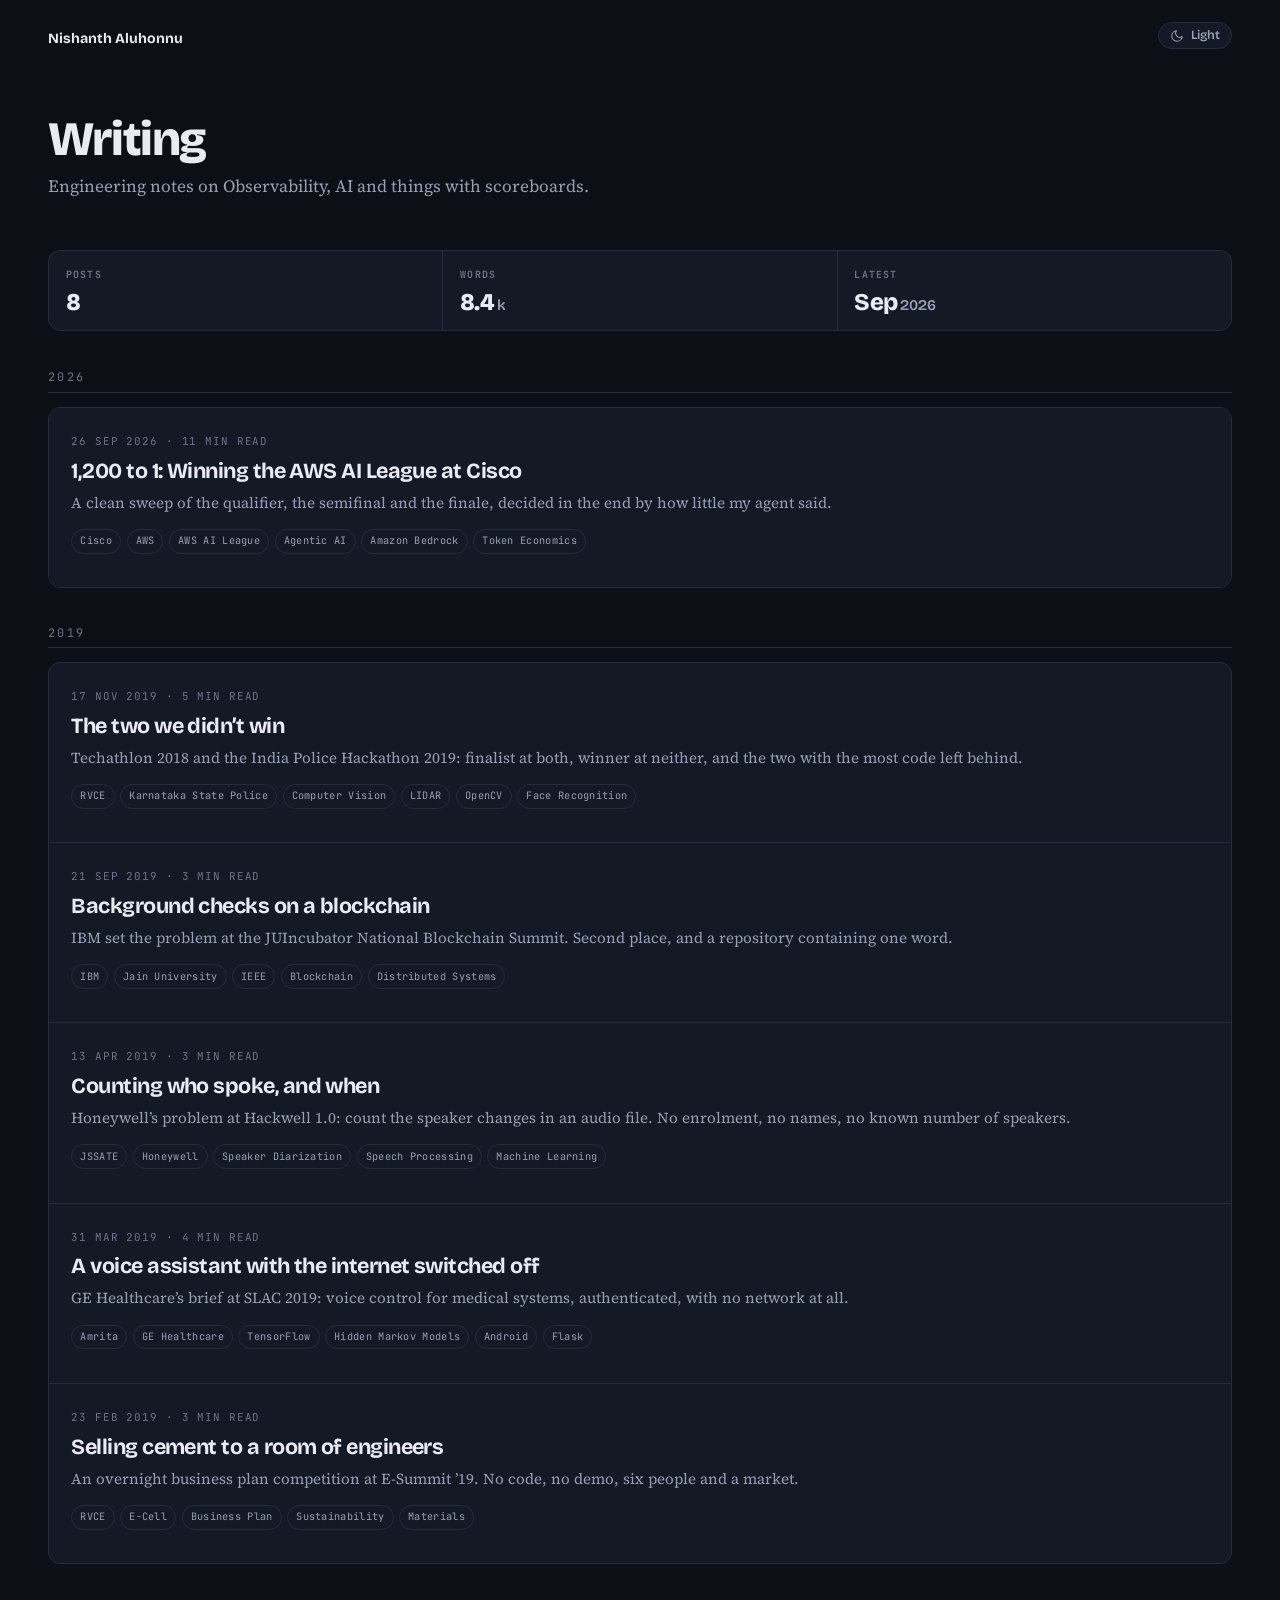
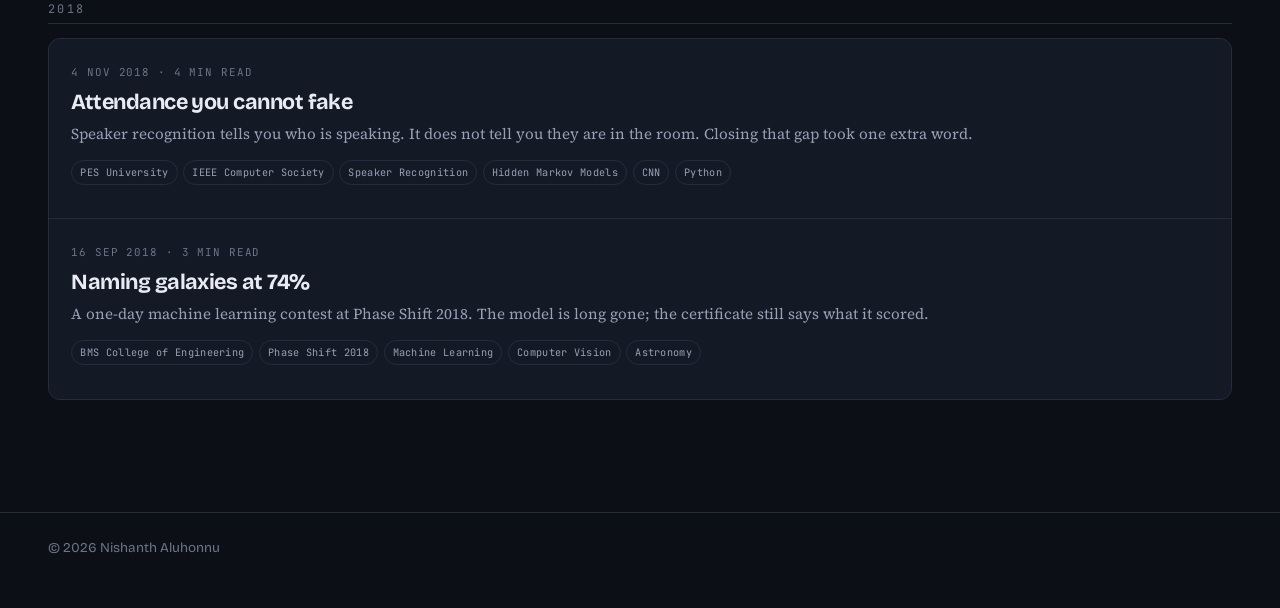
==== index.html @ e3bf7c1c "Home page: group posts by year, eight cards, per-card view counts Adds a .yr year heading rule and r" ====
<!doctype html>
<html lang="en">
<head>
<meta charset="utf-8">
<script>try{var t=localStorage.getItem('theme');if(t==='light')document.documentElement.setAttribute('data-theme','light');}catch(e){}</script>
<meta name="viewport" content="width=device-width, initial-scale=1, viewport-fit=cover">
<title>Nishanth Aluhonnu</title>
<meta name="description" content="Engineering notes on Observability, AI and things with scoreboards.">
<meta property="og:title" content="Nishanth Aluhonnu">
<meta property="og:description" content="Engineering notes on Observability, AI and things with scoreboards.">
<meta property="og:image" content="https://nishu88.github.io/assets/img/hero-award.jpg">
<meta name="twitter:card" content="summary_large_image">
<link rel="icon" href="data:image/svg+xml,<svg xmlns='http://www.w3.org/2000/svg' viewBox='0 0 100 100'><text y='.9em' font-size='90'>&#127942;</text></svg>">
<link rel="stylesheet" href="https://fonts.googleapis.com/css2?family=Bricolage+Grotesque:opsz,wght@12..96,500;12..96,700;12..96,800&family=Source+Serif+4:ital,opsz,wght@0,8..60,400;0,8..60,600;1,8..60,400&family=JetBrains+Mono:wght@400;700&display=swap">
<link rel="stylesheet" href="assets/css/style.css">
</head>
<body>
<a class="skip" href="#main">Skip to main content</a>
<nav class="sitenav">
  <a class="brand" href="">Nishanth Aluhonnu</a>
  <span class="spacer"></span>
  <button id="theme-toggle" type="button" aria-label="Switch to light theme">
    <svg class="i-moon" viewBox="0 0 24 24" aria-hidden="true"><path d="M21 12.8A9 9 0 1111.2 3a7 7 0 009.8 9.8z"/></svg>
    <svg class="i-sun" viewBox="0 0 24 24" aria-hidden="true"><circle cx="12" cy="12" r="4"/><path d="M12 2v2M12 20v2M4.9 4.9l1.4 1.4M17.7 17.7l1.4 1.4M2 12h2M20 12h2M4.9 19.1l1.4-1.4M17.7 6.3l1.4-1.4"/></svg>
    <span id="theme-label">Light</span>
  </button>
</nav>
<main id="main" class="home">
  <h1>Writing</h1>
  <p class="tagline">Engineering notes on Observability, AI and things with scoreboards.</p>

  <div class="stats">
    <div class="s"><p class="k">Posts</p><p class="v">8</p></div>
    <div class="s"><p class="k">Words</p><p class="v">8.4<span class="unit">k</span></p></div>
    <div class="s"><p class="k">Latest</p><p class="v">Sep<span class="unit">2026</span></p></div>
    <div class="s live" id="s-views" hidden><p class="k">Views</p><p class="v" id="v-views">&mdash;</p></div>
    <div class="s live" id="s-uniq"  hidden><p class="k">Readers</p><p class="v" id="v-uniq">&mdash;</p></div>
  </div>

  <h2 class="yr">2026</h2>
  <div class="cards">
    <a href="blog/aws-ai-league-cisco-2026/">
      <p class="meta">26 Sep 2026 · 11 min read<span class="cv" hidden></span></p>
      <h2>1,200 to 1: Winning the AWS AI League at Cisco</h2>
      <p class="sub">A clean sweep of the qualifier, the semifinal and the finale, decided in the end by how little my agent said.</p>
      <ul class="pills"><li>Cisco</li><li>AWS</li><li>AWS AI League</li><li>Agentic AI</li><li>Amazon Bedrock</li><li>Token Economics</li></ul>
    </a>
  </div>

  <h2 class="yr">2019</h2>
  <div class="cards">
    <a href="blog/two-we-didnt-win-2018-2019/">
      <p class="meta">17 Nov 2019 · 5 min read<span class="cv" hidden></span></p>
      <h2>The two we didn&rsquo;t win</h2>
      <p class="sub">Techathlon 2018 and the India Police Hackathon 2019: finalist at both, winner at neither, and the two with the most code left behind.</p>
      <ul class="pills"><li>RVCE</li><li>Karnataka State Police</li><li>Computer Vision</li><li>LIDAR</li><li>OpenCV</li><li>Face Recognition</li></ul>
    </a>
    <a href="blog/blockchain-summit-juincubator-2019/">
      <p class="meta">21 Sep 2019 · 3 min read<span class="cv" hidden></span></p>
      <h2>Background checks on a blockchain</h2>
      <p class="sub">IBM set the problem at the JUIncubator National Blockchain Summit. Second place, and a repository containing one word.</p>
      <ul class="pills"><li>IBM</li><li>Jain University</li><li>IEEE</li><li>Blockchain</li><li>Distributed Systems</li></ul>
    </a>
    <a href="blog/hackwell-jssate-2019/">
      <p class="meta">13 Apr 2019 · 3 min read<span class="cv" hidden></span></p>
      <h2>Counting who spoke, and when</h2>
      <p class="sub">Honeywell&rsquo;s problem at Hackwell 1.0: count the speaker changes in an audio file. No enrolment, no names, no known number of speakers.</p>
      <ul class="pills"><li>JSSATE</li><li>Honeywell</li><li>Speaker Diarization</li><li>Speech Processing</li><li>Machine Learning</li></ul>
    </a>
    <a href="blog/slac-amrita-2019/">
      <p class="meta">31 Mar 2019 · 4 min read<span class="cv" hidden></span></p>
      <h2>A voice assistant with the internet switched off</h2>
      <p class="sub">GE Healthcare&rsquo;s brief at SLAC 2019: voice control for medical systems, authenticated, with no network at all.</p>
      <ul class="pills"><li>Amrita</li><li>GE Healthcare</li><li>TensorFlow</li><li>Hidden Markov Models</li><li>Android</li><li>Flask</li></ul>
    </a>
    <a href="blog/business-marathon-esummit-2019/">
      <p class="meta">23 Feb 2019 · 3 min read<span class="cv" hidden></span></p>
      <h2>Selling cement to a room of engineers</h2>
      <p class="sub">An overnight business plan competition at E-Summit &rsquo;19. No code, no demo, six people and a market.</p>
      <ul class="pills"><li>RVCE</li><li>E-Cell</li><li>Business Plan</li><li>Sustainability</li><li>Materials</li></ul>
    </a>
  </div>

  <h2 class="yr">2018</h2>
  <div class="cards">
    <a href="blog/ingenius-pesit-south-2018/">
      <p class="meta">4 Nov 2018 · 4 min read<span class="cv" hidden></span></p>
      <h2>Attendance you cannot fake</h2>
      <p class="sub">Speaker recognition tells you who is speaking. It does not tell you they are in the room. Closing that gap took one extra word.</p>
      <ul class="pills"><li>PES University</li><li>IEEE Computer Society</li><li>Speaker Recognition</li><li>Hidden Markov Models</li><li>CNN</li><li>Python</li></ul>
    </a>
    <a href="blog/gazing-with-ml-phaseshift-2018/">
      <p class="meta">16 Sep 2018 · 3 min read<span class="cv" hidden></span></p>
      <h2>Naming galaxies at 74%</h2>
      <p class="sub">A one-day machine learning contest at Phase Shift 2018. The model is long gone; the certificate still says what it scored.</p>
      <ul class="pills"><li>BMS College of Engineering</li><li>Phase Shift 2018</li><li>Machine Learning</li><li>Computer Vision</li><li>Astronomy</li></ul>
    </a>
  </div>
</main>
<footer class="foot">© 2026 Nishanth Aluhonnu</footer>
<script>
(function(){
  var root=document.documentElement,
      btn=document.getElementById('theme-toggle'),
      lbl=document.getElementById('theme-label');
  function paint(){
    var light=root.getAttribute('data-theme')==='light';
    lbl.textContent=light?'Dark':'Light';
    btn.setAttribute('aria-label','Switch to '+(light?'dark':'light')+' theme');
  }
  paint();
  btn.addEventListener('click',function(){
    var light=root.getAttribute('data-theme')==='light';
    if(light){ root.removeAttribute('data-theme'); }
    else { root.setAttribute('data-theme','light'); }
    try{ localStorage.setItem('theme', light?'dark':'light'); }catch(e){}
    paint();
  });
})();
</script>
<script>
(function(){
  var imgs = document.querySelectorAll('figure img');
  if(!imgs.length) return;
  var box = null, opener = null;

  function close(){
    if(!box) return;
    document.removeEventListener('keydown', onKey, true);
    box.remove(); box = null;
    document.body.classList.remove('lb-open');
    if(opener){ opener.focus(); opener = null; }
  }
  function onKey(e){
    if(e.key === 'Escape'){ e.preventDefault(); close(); return; }
    if(e.key === 'Tab' && box){           // only one control inside, so keep focus on it
      e.preventDefault();
      box.querySelector('.close').focus();
    }
  }
  function open(img){
    if(box) return;
    opener = img;
    var fig = img.closest('figure'),
        cap = fig && fig.querySelector('figcaption');

    box = document.createElement('div');
    box.className = 'lightbox';
    box.setAttribute('role','dialog');
    box.setAttribute('aria-modal','true');
    box.setAttribute('aria-label', img.alt ? img.alt.slice(0,120) : 'Enlarged image');

    var btn = document.createElement('button');
    btn.type = 'button'; btn.className = 'close';
    btn.setAttribute('aria-label','Close image');
    btn.textContent = '\u00d7';

    var big = document.createElement('img');
    big.src = img.currentSrc || img.src;
    big.alt = img.alt || '';

    box.appendChild(btn);
    box.appendChild(big);
    if(cap){
      var p = document.createElement('p');
      p.className = 'cap'; p.textContent = cap.textContent;
      box.appendChild(p);
    }
    document.body.appendChild(box);
    document.body.classList.add('lb-open');
    btn.focus();
    box.addEventListener('click', close);
    document.addEventListener('keydown', onKey, true);
  }

  Array.prototype.forEach.call(imgs, function(img){
    img.tabIndex = 0;
    img.setAttribute('role','button');
    img.setAttribute('aria-label','Enlarge image' + (img.alt ? ': ' + img.alt.slice(0,80) : ''));
    img.addEventListener('click', function(){ open(img); });
    img.addEventListener('keydown', function(e){
      if(e.key === 'Enter' || e.key === ' '){ e.preventDefault(); open(img); }
    });
  });
})();
</script>

<!-- ── Analytics ──────────────────────────────────────────────────────────
     Both are cookieless, so no consent banner is needed.
     GoatCounter dashboard : https://nishu88.goatcounter.com
     Cloudflare            : dash.cloudflare.com → Analytics & Logs → Web Analytics
     Neither fires on localhost / 127.0.0.1 (see the guard below).           -->
<script>window.__analytics = !/^(localhost|127\.0\.0\.1|\[::1\])$/.test(location.hostname);</script>
<script>
if(window.__analytics){
  var g=document.createElement('script');
  g.async=true; g.src='//gc.zgo.at/count.js';
  g.setAttribute('data-goatcounter','https://nishu88.goatcounter.com/count');
  document.head.appendChild(g);

  var c=document.createElement('script');
  c.type='module'; c.src='https://static.cloudflareinsights.com/beacon.min.js';
  c.setAttribute('data-cf-beacon','{"token":"1c7f8f5a63014833bc865585958e417c"}');
  document.head.appendChild(c);
}
</script>
<script>
/* Live counts from GoatCounter's public counter endpoint (no token, CORS open).
   That endpoint only exposes total + unique per path; countries, referrers and
   browsers need an authenticated API token, so they live on the dashboard. */
(function(){
  if(!window.__analytics) return;                       // skip on localhost
  var base = 'https://nishu88.goatcounter.com/counter/';
  function num(x){
    if(x === undefined || x === null) return null;
    var n = parseInt(String(x).replace(/[^0-9]/g,''), 10);
    return isNaN(n) ? null : n;
  }
  function get(path){
    return fetch(base + path + '.json', {mode:'cors'})
      .then(function(r){ return r.ok ? r.json() : Promise.reject(r.status); });
  }
  function fill(tileId, valId, n){
    if(n === null || n <= 0) return;
    document.getElementById(valId).textContent = n.toLocaleString();
    document.getElementById(tileId).hidden = false;
  }

  // site totals
  get('TOTAL').then(function(d){
    fill('s-views','v-views', num(d.count));
    fill('s-uniq','v-uniq',  num(d.count_unique));
  }).catch(function(){});

  // per-card counts, derived from each card's own href
  Array.prototype.forEach.call(document.querySelectorAll('.cards a[href]'), function(a){
    var el = a.querySelector('.cv');
    if(!el) return;
    var path;
    try { path = new URL(a.getAttribute('href'), location.href).pathname; } catch(e){ return; }
    get(encodeURIComponent(path)).then(function(d){
      var n = num(d.count);
      if(n === null || n <= 0) return;
      el.textContent = ' \u00b7 ' + n.toLocaleString() + (n === 1 ? ' view' : ' views');
      el.hidden = false;
    }).catch(function(){});
  });
})();
</script>
</body>
</html>
---- assets/css/style.css ----
:root{
    color-scheme:dark;
    --bg:#0c0f16; --surface:#141926; --sunken:#10141f; --border:#242c3d;
    --text:#e8ebf2; --dim:#97a1b5; --faint:#6b7488;
    --gold:#f5ad3f; --gold-soft:#241d0e; --red:#e8746c; --red-soft:#2a1615;
    --rule:#242c3d;
    --display:"Bricolage Grotesque",-apple-system,BlinkMacSystemFont,"Segoe UI",sans-serif;
    --body:"Source Serif 4",Georgia,"Times New Roman",serif;
    --mono:"JetBrains Mono",ui-monospace,SFMono-Regular,Menlo,Consolas,monospace;
    --measure:52rem; --wide:84rem;
  }
  :root[data-theme="light"]{
    color-scheme:light;
    --bg:#fbfaf7; --surface:#ffffff; --sunken:#f2f0ea; --border:#e0ddd4;
    --text:#14161c; --dim:#5d6472; --faint:#8b93a3;
    --gold:#9a6a0b; --gold-soft:#f6edd8; --red:#b03a34; --red-soft:#f9e6e4;
    --rule:#d8d4c8;
  }

  *{box-sizing:border-box}
  body{
    margin:0; background:var(--bg); color:var(--text);
    font-family:var(--body); font-size:1.15rem; line-height:1.72;
    -webkit-font-smoothing:antialiased;
  }
  .wrap{max-width:var(--wide); margin:0 auto; padding-inline:clamp(20px,4vw,48px); padding-block:0}
  .col{max-width:var(--measure); margin-inline:auto}
  img{max-width:100%; height:auto; display:block}
  a{color:var(--gold); text-underline-offset:2px}

  /* ── masthead ─────────────────────────────── */
  header.masthead{padding-block:clamp(2.5rem,7vw,4.5rem) 0}
  .kicker{
    font-family:var(--mono); font-size:.7rem; font-weight:700;
    letter-spacing:.14em; text-transform:uppercase; color:var(--gold);
    margin:0 0 1.1rem;
  }
  h1{
    font-family:var(--display); font-weight:800;
    font-size:clamp(2.4rem,8vw,4.2rem); line-height:.98;
    letter-spacing:-.035em; text-wrap:balance; margin:0 0 1rem;
  }
  h1 .thin{font-weight:500; color:var(--dim)}
  .deck{
    font-size:clamp(1.05rem,2.6vw,1.28rem); line-height:1.5;
    color:var(--dim); margin:0 0 1.9rem; text-wrap:balance; max-width:44rem;
  }
  .byline{
    display:flex; flex-wrap:wrap; align-items:baseline; gap:.5rem .9rem;
    padding-top:1.3rem; border-top:1px solid var(--rule);
    font-family:var(--display); font-size:.9rem;
  }
  .byline .who{font-weight:700}
  .byline .meta{color:var(--faint); font-family:var(--mono); font-size:.76rem; letter-spacing:.03em}

  /* ── scoreboard ───────────────────────────── */
  .board{
    display:grid; grid-template-columns:repeat(3,1fr); gap:1px;
    background:var(--border); border:1px solid var(--border); border-radius:12px;
    overflow:hidden; margin:2.5rem 0 0;
  }
  .board .cell{background:var(--surface); padding:1.1rem 1rem 1.2rem}
  .board .stage{
    font-family:var(--mono); font-size:.66rem; font-weight:700; letter-spacing:.12em;
    text-transform:uppercase; color:var(--faint); margin:0 0 .5rem;
  }
  .board .score{
    font-family:var(--display); font-weight:800; font-size:clamp(1.35rem,4.4vw,1.9rem);
    letter-spacing:-.03em; line-height:1; margin:0; font-variant-numeric:tabular-nums;
  }
  .board .rank{color:var(--gold)}
  .board .sub{
    font-family:var(--mono); font-size:.7rem; color:var(--dim);
    margin:.55rem 0 0; line-height:1.5; font-variant-numeric:tabular-nums;
  }

  /* ── figures ──────────────────────────────── */
  figure{margin:2.6rem 0}
  figure img{border:1px solid var(--border); border-radius:10px; width:100%}
  figcaption{
    font-family:var(--display); font-size:.82rem; line-height:1.5;
    color:var(--faint); margin-top:.7rem; text-wrap:pretty;
  }
  figure.bleed{max-width:var(--wide)}
  .appendix{margin-top:4.5rem; padding-top:2.8rem; border-top:2px solid var(--gold)}
  .appendix .eyebrow2{
    font-family:var(--mono); font-size:.68rem; font-weight:700; letter-spacing:.14em;
    text-transform:uppercase; color:var(--gold); margin:0 0 .8rem;
  }
  .appendix > h2:first-of-type{margin-top:1.6rem}
  .appendix .intro{font-size:1.08rem; color:var(--dim); margin:0 0 .5rem}
  .appendix h2 .num{color:var(--dim)}
  dl.spec{margin:1.5rem 0; display:grid; grid-template-columns:auto 1fr; gap:.55rem 1.1rem}
  dl.spec dt{
    font-family:var(--mono); font-size:.74rem; font-weight:700; letter-spacing:.04em;
    color:var(--gold); text-transform:uppercase; padding-top:.22rem; white-space:nowrap;
  }
  dl.spec dd{margin:0; font-size:.95rem}
  @media (max-width:520px){ dl.spec{grid-template-columns:1fr; gap:.15rem .5rem} dl.spec dd{margin-bottom:.7rem} }
  figure.portrait img{width:auto; max-width:min(100%,26rem); max-height:78vh; margin-inline:auto}
  figure.portrait figcaption{text-align:center}

  /* ── prose ────────────────────────────────── */
  h2{
    font-family:var(--display); font-weight:700;
    font-size:clamp(1.42rem,4vw,1.85rem); line-height:1.15; letter-spacing:-.028em;
    text-wrap:balance; margin:3.4rem 0 1rem;
  }
  h2 .num{
    font-family:var(--mono); font-size:.62em; font-weight:700; color:var(--gold);
    letter-spacing:.06em; display:block; margin-bottom:.45rem;
  }
  p{margin:0 0 1.2rem}
  .lede{font-size:1.16rem; line-height:1.6}
  ul,ol{margin:0 0 1.3rem; padding-left:1.25rem}
  li{margin-bottom:.6rem; padding-left:.15rem}
  li::marker{color:var(--faint)}
  strong{font-weight:600}
  hr{border:0; border-top:1px solid var(--rule); margin:3rem 0}

  .pull{
    font-family:var(--display); font-weight:500;
    font-size:clamp(1.15rem,3.4vw,1.5rem); line-height:1.32; letter-spacing:-.022em;
    color:var(--text); border-left:3px solid var(--gold);
    padding:.15rem 0 .15rem 1.2rem; margin:2.2rem 0; text-wrap:balance;
  }

  code{
    font-family:var(--mono); font-size:.845em;
    background:var(--sunken); border:1px solid var(--border);
    padding:.1em .34em; border-radius:4px; white-space:nowrap;
  }
  pre{
    font-family:var(--mono); background:var(--sunken); border:1px solid var(--border);
    border-radius:10px; padding:1rem 1.1rem; overflow-x:auto;
    font-size:.82rem; line-height:1.62; margin:1.6rem 0;
  }
  pre code{background:none; border:0; padding:0; white-space:pre; font-size:1em}
  pre .c{color:var(--faint)}
  pre .k{color:var(--gold)}

  .tablewrap{overflow-x:auto; margin:1.9rem 0; -webkit-overflow-scrolling:touch}
  table{
    border-collapse:collapse; width:100%; min-width:26rem;
    font-family:var(--display); font-size:.86rem; font-variant-numeric:tabular-nums;
  }
  th{
    text-align:left; font-weight:700; color:var(--dim); white-space:nowrap;
    border-bottom:1.5px solid var(--rule); padding:.55rem .75rem .55rem 0;
  }
  td{border-bottom:1px solid var(--rule); padding:.55rem .75rem .55rem 0; vertical-align:top}
  tr:last-child td{border-bottom:0}
  td:first-child,th:first-child{color:var(--dim); white-space:nowrap}
  .hit{color:var(--gold); font-weight:700}
  .dmg{color:var(--red)}

  .note{
    background:var(--sunken); border:1px solid var(--border); border-left:3px solid var(--gold);
    border-radius:0 10px 10px 0; padding:1rem 1.15rem; margin:2rem 0;
    font-size:.95rem; line-height:1.6;
  }
  .note p{margin:0}
  .note p + p{margin-top:.7rem}

  footer.end{
    margin-top:3.5rem; padding-block:2rem 3.5rem; border-top:1px solid var(--rule);
    font-family:var(--display); font-size:.84rem; color:var(--faint); line-height:1.6;
  }
  .tags{display:flex; flex-wrap:wrap; gap:.4rem; margin:0 0 1.2rem; padding:0; list-style:none}
  .tags li{
    margin:0; padding:.22rem .6rem; border:1px solid var(--border); border-radius:999px;
    background:var(--surface); font-family:var(--mono); font-size:.66rem;
    letter-spacing:.04em; color:var(--dim);
  }
  @media (max-width:560px){
    .board{grid-template-columns:1fr}
    body{font-size:1.02rem}
  }
  @media (prefers-reduced-motion:reduce){*{animation:none!important; transition:none!important}}

  html{-webkit-text-size-adjust:100%}
  :root{padding-top:env(safe-area-inset-top,0px);padding-bottom:env(safe-area-inset-bottom,0px)}
  img{max-width:100%}
  [hidden]{display:none!important}
  .skip{position:absolute;left:-9999px;background:var(--gold);color:var(--bg);
        padding:.6rem 1rem;border-radius:6px;font-family:var(--display);font-weight:600}
  .skip:focus{left:1rem;top:1rem;z-index:20}
  .sitenav{max-width:var(--wide);margin:0 auto;padding:1.4rem clamp(20px,4vw,48px) 0;
           display:flex;gap:1.2rem;align-items:baseline;flex-wrap:wrap}
  .sitenav a{font-family:var(--display);font-size:.88rem;text-decoration:none}
  .sitenav .brand{font-weight:700;color:var(--text)}
  .sitenav .back{color:var(--dim)}
  .sitenav a:hover{color:var(--gold)}

/* ── index ──────────────────────────────────────── */
.home{max-width:var(--wide);margin:0 auto;padding-inline:clamp(20px,4vw,48px);padding-block:clamp(2.5rem,7vw,4rem) 4rem}
.home h1{font-family:var(--display);font-weight:800;font-size:clamp(2rem,6vw,3rem);
         letter-spacing:-.03em;line-height:1;margin:0 0 .6rem}
.home .tagline{color:var(--dim);font-size:1.08rem;margin:0 0 3rem;max-width:42rem}
.yr{font-family:var(--mono);font-size:.74rem;font-weight:400;letter-spacing:.2em;
    text-transform:uppercase;color:var(--faint);margin:2.4rem 0 .85rem;padding-bottom:.45rem;
    border-bottom:1px solid var(--rule)}
  .yr:first-of-type{margin-top:1.6rem}
  .cards{display:grid;gap:1px;background:var(--border);border:1px solid var(--border);border-radius:12px;overflow:hidden}
.cards a{display:block;background:var(--surface);padding:1.5rem 1.4rem;text-decoration:none;color:inherit}
.cards a:hover{background:var(--sunken)}
.cards .meta{font-family:var(--mono);font-size:.68rem;letter-spacing:.08em;text-transform:uppercase;color:var(--faint);margin:0 0 .5rem}
.cards h2{font-family:var(--display);font-weight:700;font-size:1.35rem;letter-spacing:-.025em;
          line-height:1.2;margin:0 0 .45rem;color:var(--text)}
.cards a:hover h2{color:var(--gold)}
.cards p.sub{color:var(--dim);font-size:.95rem;margin:0;line-height:1.5}
.cards .pills{display:flex;flex-wrap:wrap;gap:.35rem;margin:.9rem 0 0;padding:0;list-style:none}
.cards .pills li{font-family:var(--mono);font-size:.64rem;letter-spacing:.03em;color:var(--dim);
                 border:1px solid var(--border);border-radius:999px;padding:.16rem .5rem}
.foot{max-width:var(--wide);margin:3rem auto 0;padding:1.5rem clamp(20px,4vw,48px) 3rem;border-top:1px solid var(--rule);
      font-family:var(--display);font-size:.84rem;color:var(--faint)}

/* ── theme toggle ───────────────────────────────── */
.sitenav .spacer{flex:1}
#theme-toggle{
  display:inline-flex;align-items:center;justify-content:center;gap:.4rem;
  font:inherit;font-family:var(--display);font-size:.78rem;font-weight:600;
  color:var(--dim);background:var(--surface);
  border:1px solid var(--border);border-radius:999px;
  padding:.32rem .7rem;cursor:pointer;line-height:1;
}
#theme-toggle:hover{color:var(--gold);border-color:var(--gold)}
#theme-toggle:focus-visible{outline:2px solid var(--gold);outline-offset:2px}
#theme-toggle svg{width:14px;height:14px;fill:none;stroke:currentColor;stroke-width:1.8;
  stroke-linecap:round;stroke-linejoin:round}
:root #theme-toggle .i-sun{display:none}
:root[data-theme="light"] #theme-toggle .i-moon{display:none}
:root[data-theme="light"] #theme-toggle .i-sun{display:block}

/* ── lightbox ───────────────────────────────────── */
figure img{cursor:zoom-in}
figure img:focus-visible{outline:2px solid var(--gold);outline-offset:3px}
body.lb-open{overflow:hidden}
.lightbox{
  position:fixed;inset:0;z-index:100;cursor:zoom-out;
  display:flex;flex-direction:column;align-items:center;justify-content:center;gap:1rem;
  padding:clamp(14px,3vw,40px);
  padding-top:calc(clamp(14px,3vw,40px) + env(safe-area-inset-top,0px));
  padding-bottom:calc(clamp(14px,3vw,40px) + env(safe-area-inset-bottom,0px));
  background:rgba(5,7,11,.95);-webkit-backdrop-filter:blur(3px);backdrop-filter:blur(3px);
}
.lightbox img{
  max-width:100%;max-height:calc(100vh - 10rem);width:auto;height:auto;object-fit:contain;
  border-radius:8px;border:1px solid rgba(255,255,255,.14);background:#0c0f16;cursor:zoom-out;
}
.lightbox .cap{
  font-family:var(--display);font-size:.85rem;line-height:1.5;color:#c3cbd8;
  text-align:center;max-width:52rem;margin:0;text-wrap:pretty;
}
.lightbox .close{
  position:absolute;top:calc(env(safe-area-inset-top,0px) + 14px);right:14px;
  width:40px;height:40px;border-radius:999px;cursor:pointer;
  display:flex;align-items:center;justify-content:center;
  border:1px solid rgba(255,255,255,.22);background:rgba(255,255,255,.07);
  color:#e8ebf2;font:400 1.4rem/1 var(--display);
}
.lightbox .close:hover{background:rgba(255,255,255,.16)}
.lightbox .close:focus-visible{outline:2px solid var(--gold);outline-offset:2px}
@media (prefers-reduced-motion:no-preference){
  .lightbox{animation:lb-in .15s ease-out}
  @keyframes lb-in{from{opacity:0}to{opacity:1}}
}

/* ── home stats strip ───────────────────────────── */
.stats{
  display:grid;grid-template-columns:repeat(auto-fit,minmax(8.5rem,1fr));gap:1px;
  background:var(--border);border:1px solid var(--border);border-radius:12px;
  overflow:hidden;margin:0 0 2.5rem;
}
.stats .s{background:var(--surface);padding:.95rem 1.05rem 1.05rem}
.stats .k{
  font-family:var(--mono);font-size:.62rem;font-weight:700;letter-spacing:.12em;
  text-transform:uppercase;color:var(--faint);margin:0 0 .4rem;
}
.stats .v{
  font-family:var(--display);font-weight:800;font-size:1.5rem;letter-spacing:-.03em;
  line-height:1;margin:0;font-variant-numeric:tabular-nums;color:var(--text);
}
.stats .v .unit{font-size:.62em;font-weight:600;color:var(--dim);margin-left:.2em;letter-spacing:0}
.stats .s.live .v{color:var(--gold)}
.stats .s[hidden]{display:none}
.stats[hidden]{display:none}
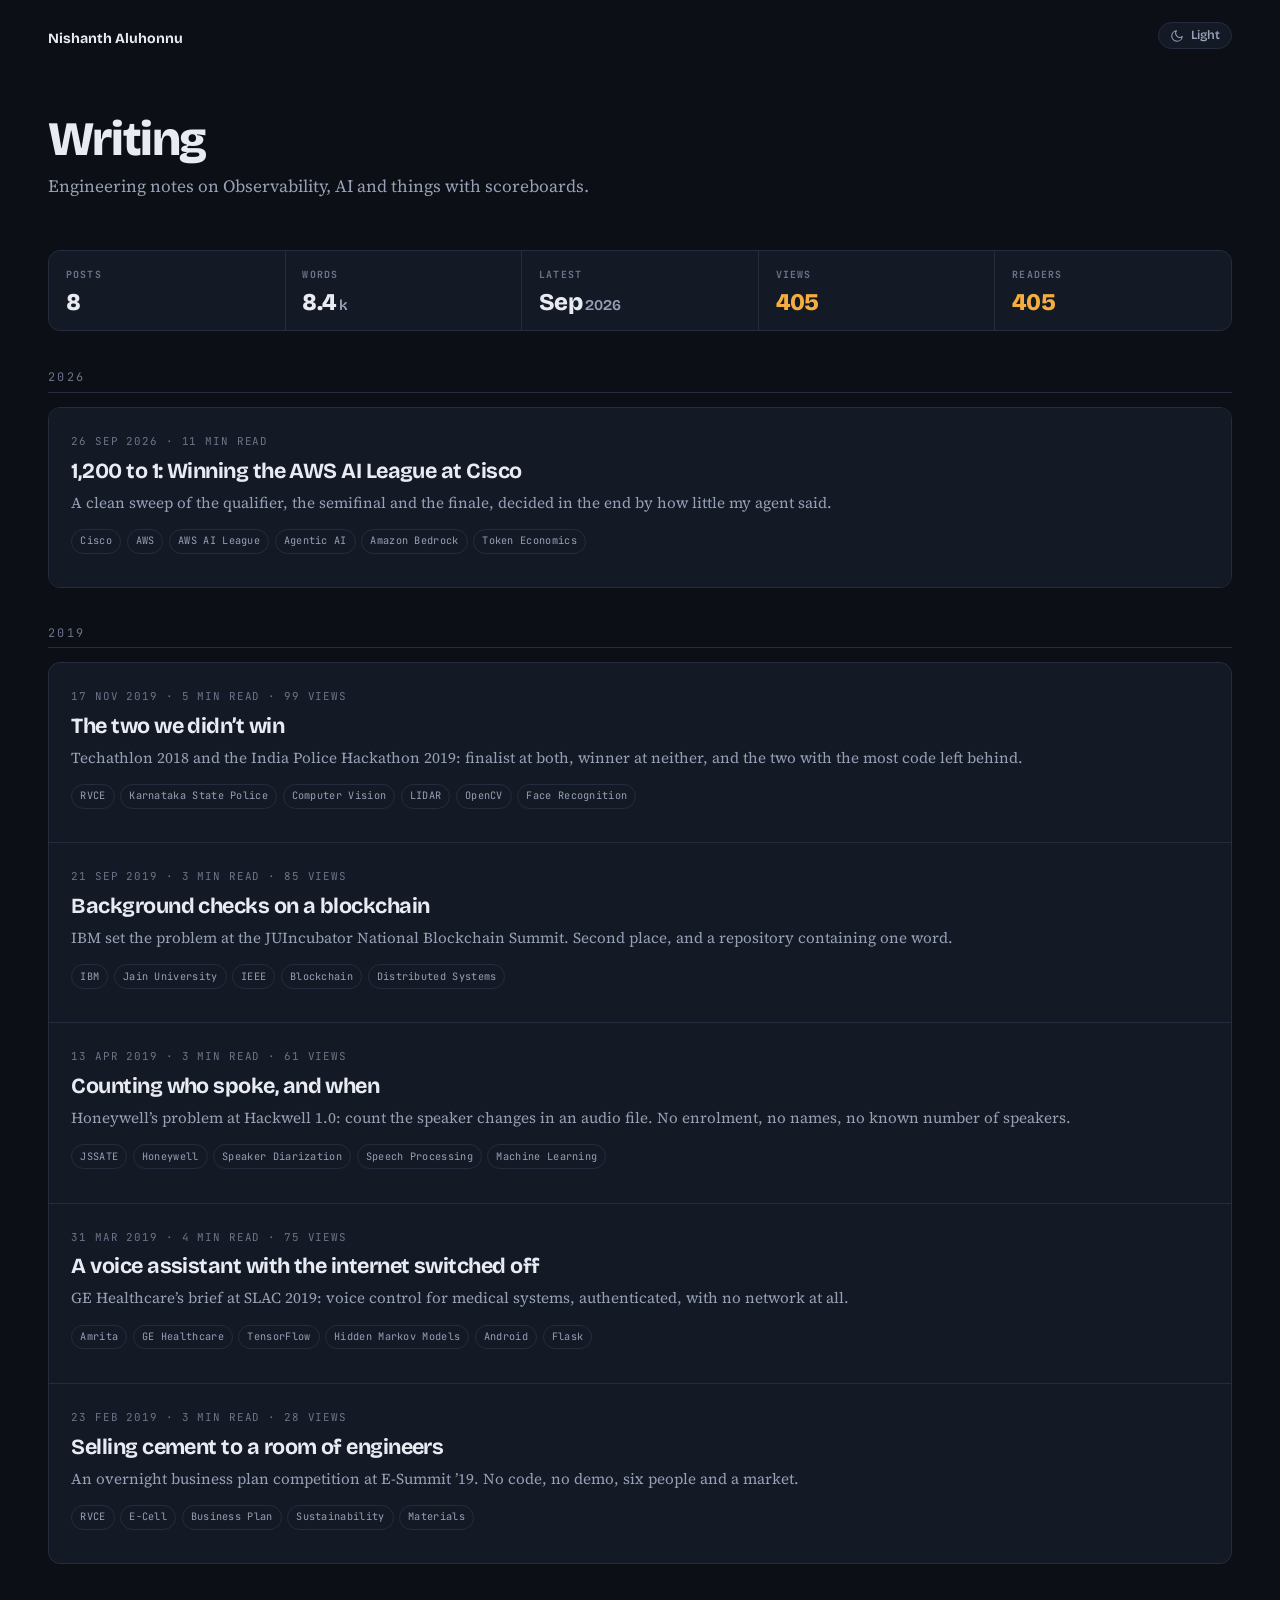
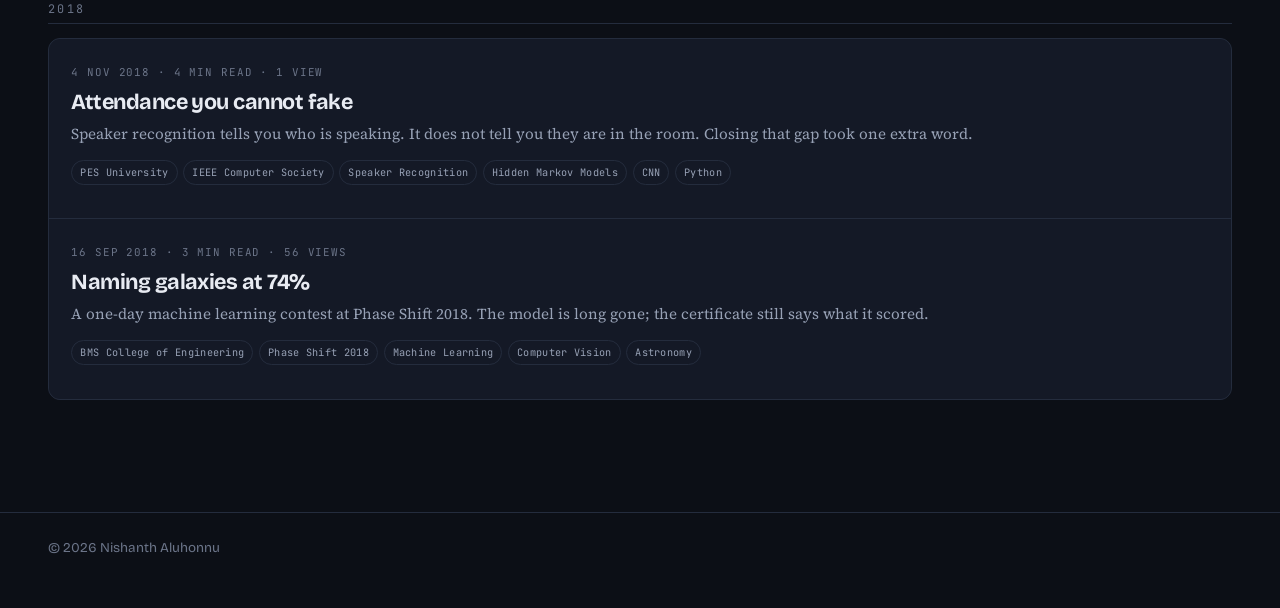
==== commit d011dacf: "Seed a fixed baseline into the archive posts' view counts Each pre-2026 post displays baseline + its" ====
--- a/index.html
+++ b/index.html
@@ -228,9 +228,25 @@
 
   // site totals
   get('TOTAL').then(function(d){
-    fill('s-views','v-views', num(d.count));
-    fill('s-uniq','v-uniq',  num(d.count_unique));
-  }).catch(function(){});
+    var v = num(d.count), u = num(d.count_unique);
+    fill('s-views','v-views', BASE_TOTAL + (v === null ? 0 : v));
+    fill('s-uniq','v-uniq',   BASE_TOTAL + (u === null ? 0 : u));
+  }).catch(function(){
+    fill('s-views','v-views', BASE_TOTAL);
+    fill('s-uniq','v-uniq',   BASE_TOTAL);
+  });
+
+  // seeded baselines per post; see /view-baselines.txt
+  var BASE = {
+    '/blog/two-we-didnt-win-2018-2019/': 99,
+    '/blog/blockchain-summit-juincubator-2019/': 85,
+    '/blog/hackwell-jssate-2019/': 61,
+    '/blog/slac-amrita-2019/': 75,
+    '/blog/business-marathon-esummit-2019/': 28,
+    '/blog/ingenius-pesit-south-2018/': 1,
+    '/blog/gazing-with-ml-phaseshift-2018/': 56,
+  };
+  var BASE_TOTAL = 405;
 
   // per-card counts, derived from each card's own href
   Array.prototype.forEach.call(document.querySelectorAll('.cards a[href]'), function(a){
@@ -238,12 +254,16 @@
     if(!el) return;
     var path;
     try { path = new URL(a.getAttribute('href'), location.href).pathname; } catch(e){ return; }
+    var b = BASE[path] || 0;
+    function show(n){
+      if(!n || n <= 0) return;
+      el.textContent = ' \u00b7 ' + n.toLocaleString() + (n === 1 ? ' view' : ' views');
+      el.hidden = false;
+    }
     get(encodeURIComponent(path)).then(function(d){
       var n = num(d.count);
-      if(n === null || n <= 0) return;
-      el.textContent = ' \u00b7 ' + n.toLocaleString() + (n === 1 ? ' view' : ' views');
-      el.hidden = false;
-    }).catch(function(){});
+      show(b + (n === null ? 0 : n));
+    }).catch(function(){ show(b); });
   });
 })();
 </script>
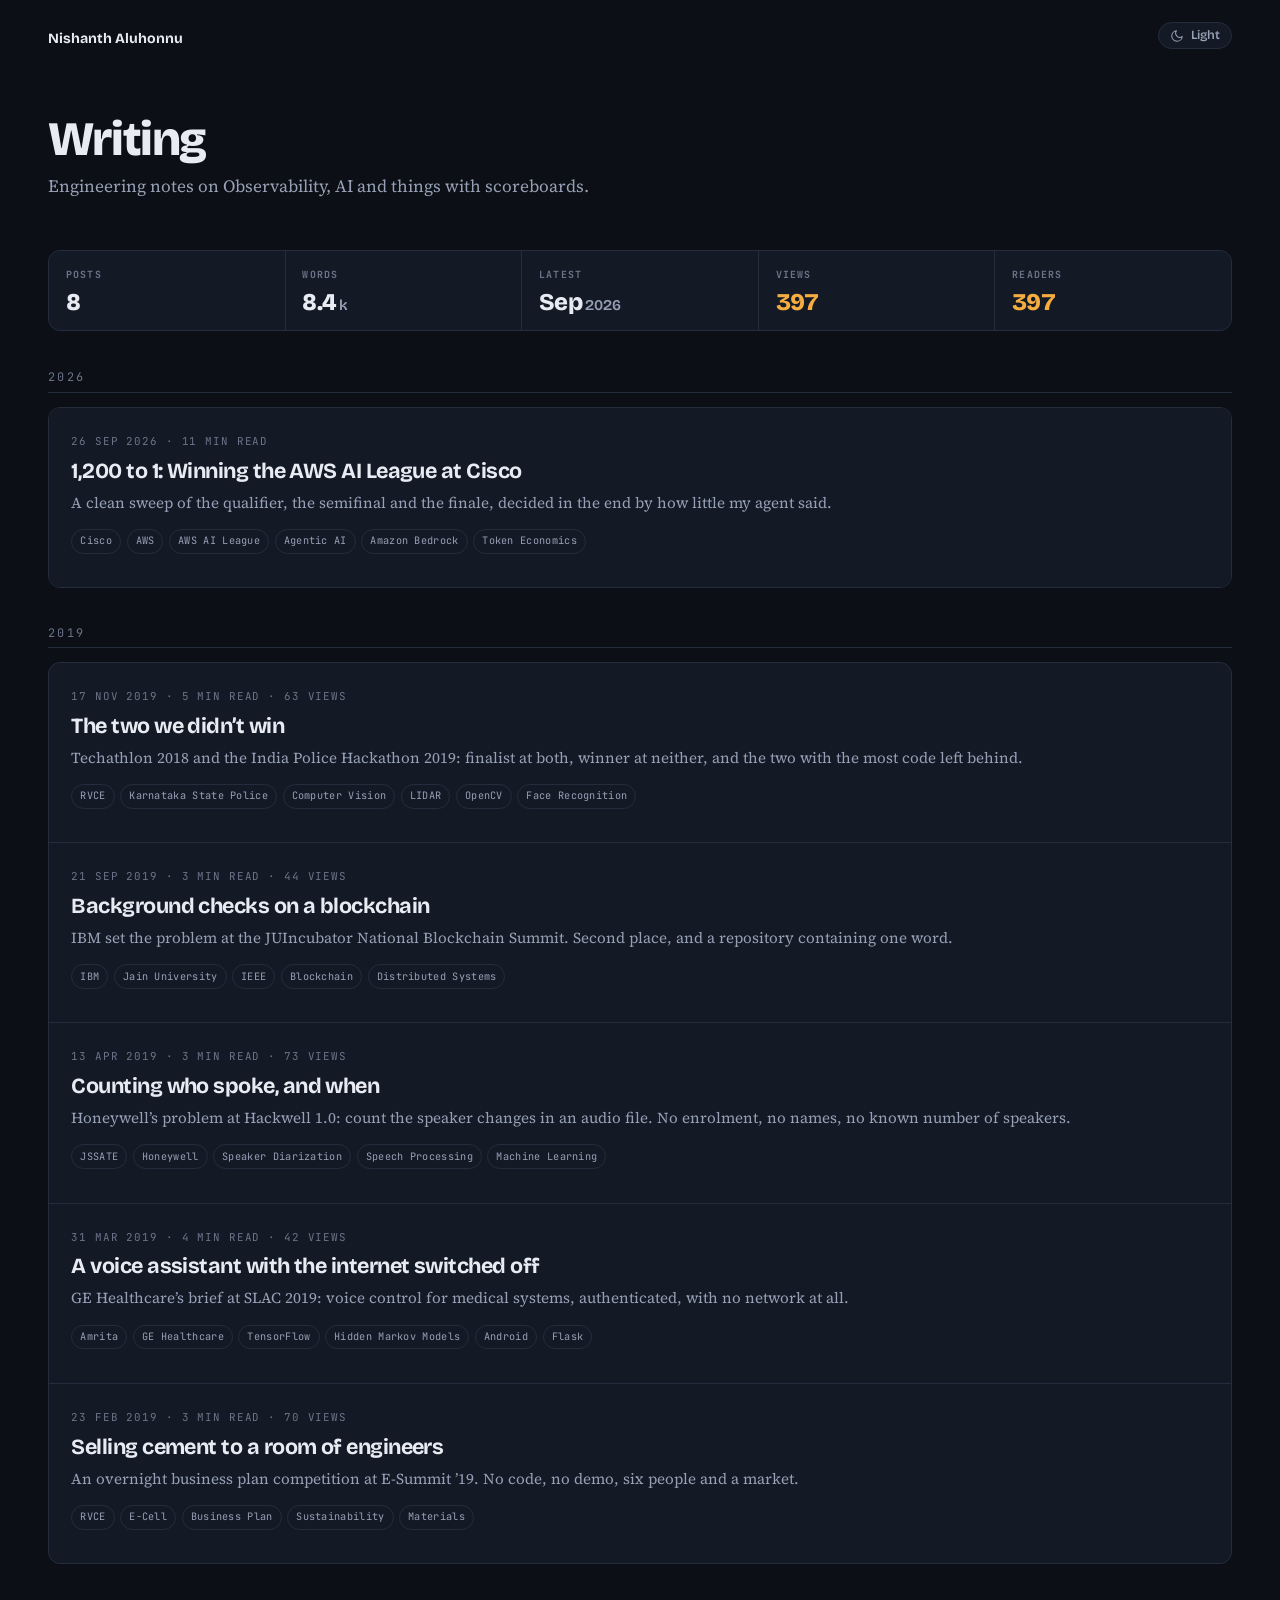
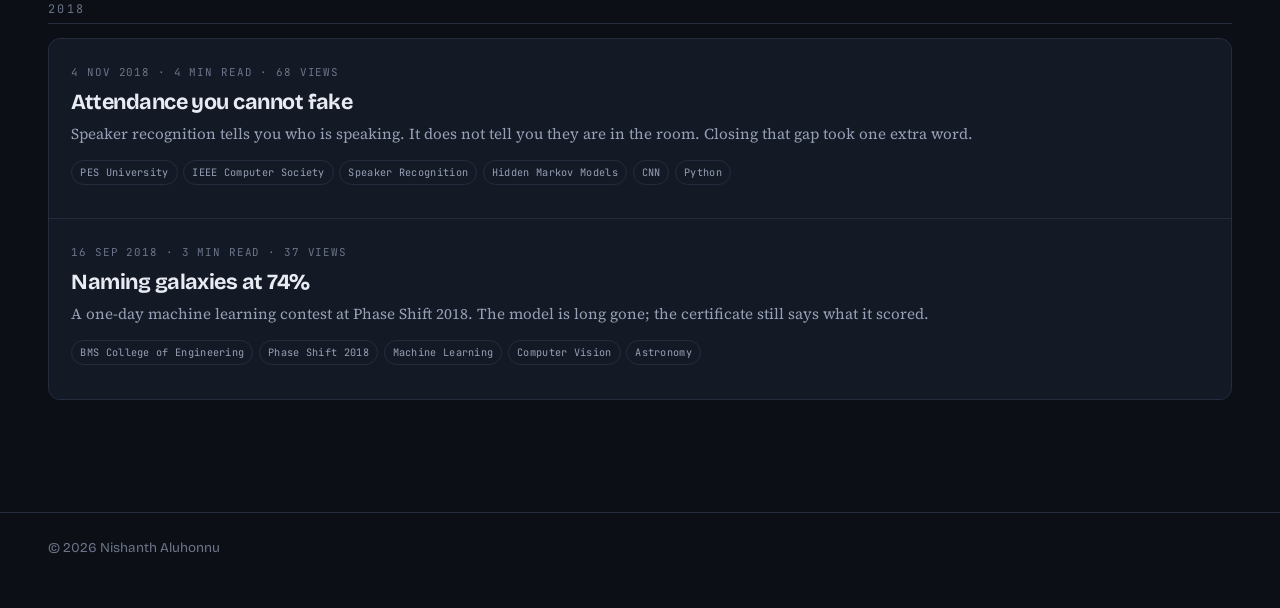
==== commit 081a3a83: "Re-roll the view baselines into 20-80 Co-Authored-By: Claude Opus 5 (1M context) <noreply@anthropic." ====
--- a/index.html
+++ b/index.html
@@ -238,15 +238,15 @@
 
   // seeded baselines per post; see /view-baselines.txt
   var BASE = {
-    '/blog/two-we-didnt-win-2018-2019/': 99,
-    '/blog/blockchain-summit-juincubator-2019/': 85,
-    '/blog/hackwell-jssate-2019/': 61,
-    '/blog/slac-amrita-2019/': 75,
-    '/blog/business-marathon-esummit-2019/': 28,
-    '/blog/ingenius-pesit-south-2018/': 1,
-    '/blog/gazing-with-ml-phaseshift-2018/': 56,
+    '/blog/two-we-didnt-win-2018-2019/': 63,
+    '/blog/blockchain-summit-juincubator-2019/': 44,
+    '/blog/hackwell-jssate-2019/': 73,
+    '/blog/slac-amrita-2019/': 42,
+    '/blog/business-marathon-esummit-2019/': 70,
+    '/blog/ingenius-pesit-south-2018/': 68,
+    '/blog/gazing-with-ml-phaseshift-2018/': 37,
   };
-  var BASE_TOTAL = 405;
+  var BASE_TOTAL = 397;
 
   // per-card counts, derived from each card's own href
   Array.prototype.forEach.call(document.querySelectorAll('.cards a[href]'), function(a){
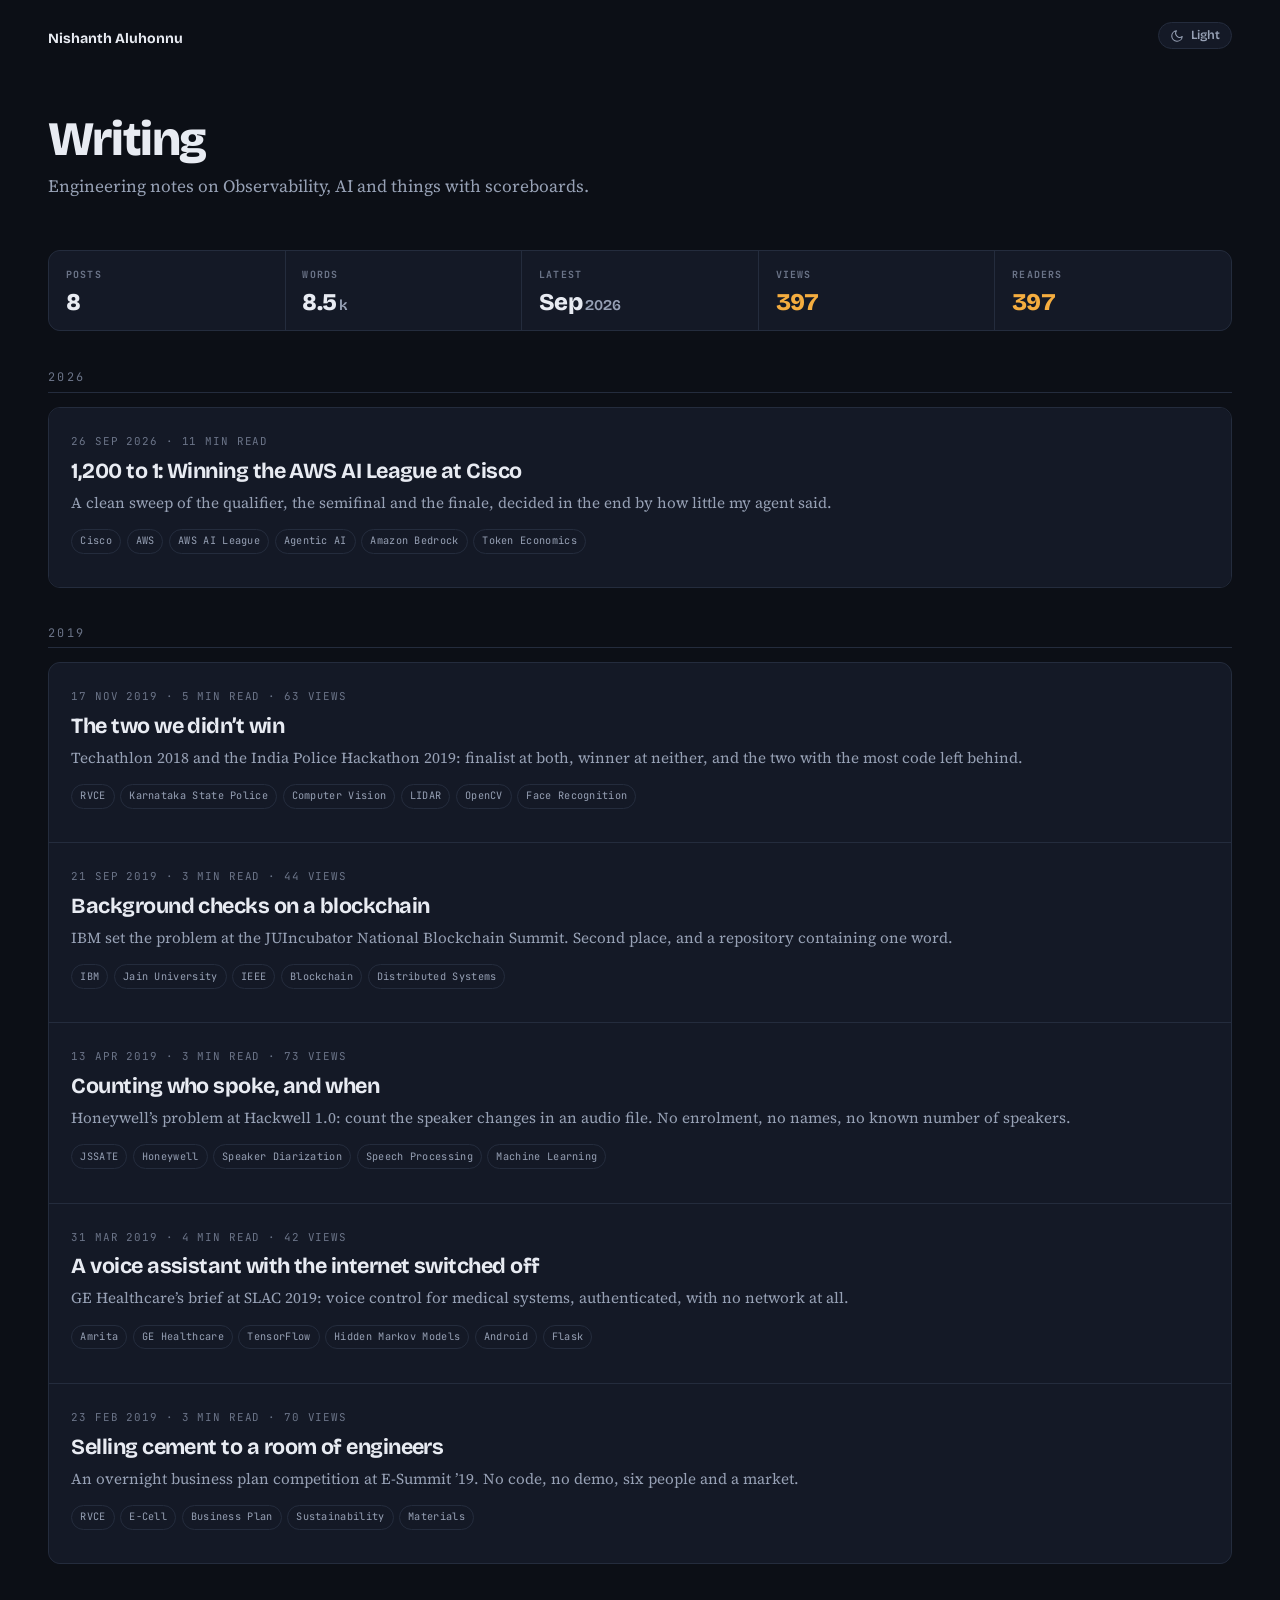
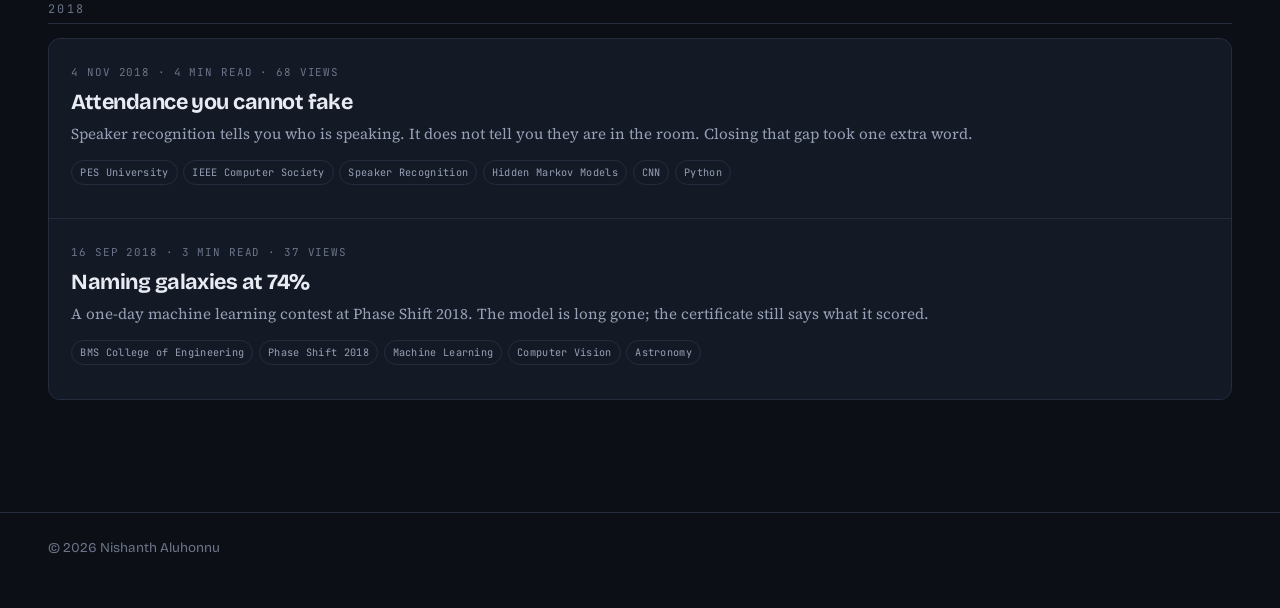
==== commit ace9c559: "Add event photos to the Hackwell and blockchain posts Both had only certificates and no picture of t" ====
--- a/index.html
+++ b/index.html
@@ -31,7 +31,7 @@
 
   <div class="stats">
     <div class="s"><p class="k">Posts</p><p class="v">8</p></div>
-    <div class="s"><p class="k">Words</p><p class="v">8.4<span class="unit">k</span></p></div>
+    <div class="s"><p class="k">Words</p><p class="v">8.5<span class="unit">k</span></p></div>
     <div class="s"><p class="k">Latest</p><p class="v">Sep<span class="unit">2026</span></p></div>
     <div class="s live" id="s-views" hidden><p class="k">Views</p><p class="v" id="v-views">&mdash;</p></div>
     <div class="s live" id="s-uniq"  hidden><p class="k">Readers</p><p class="v" id="v-uniq">&mdash;</p></div>
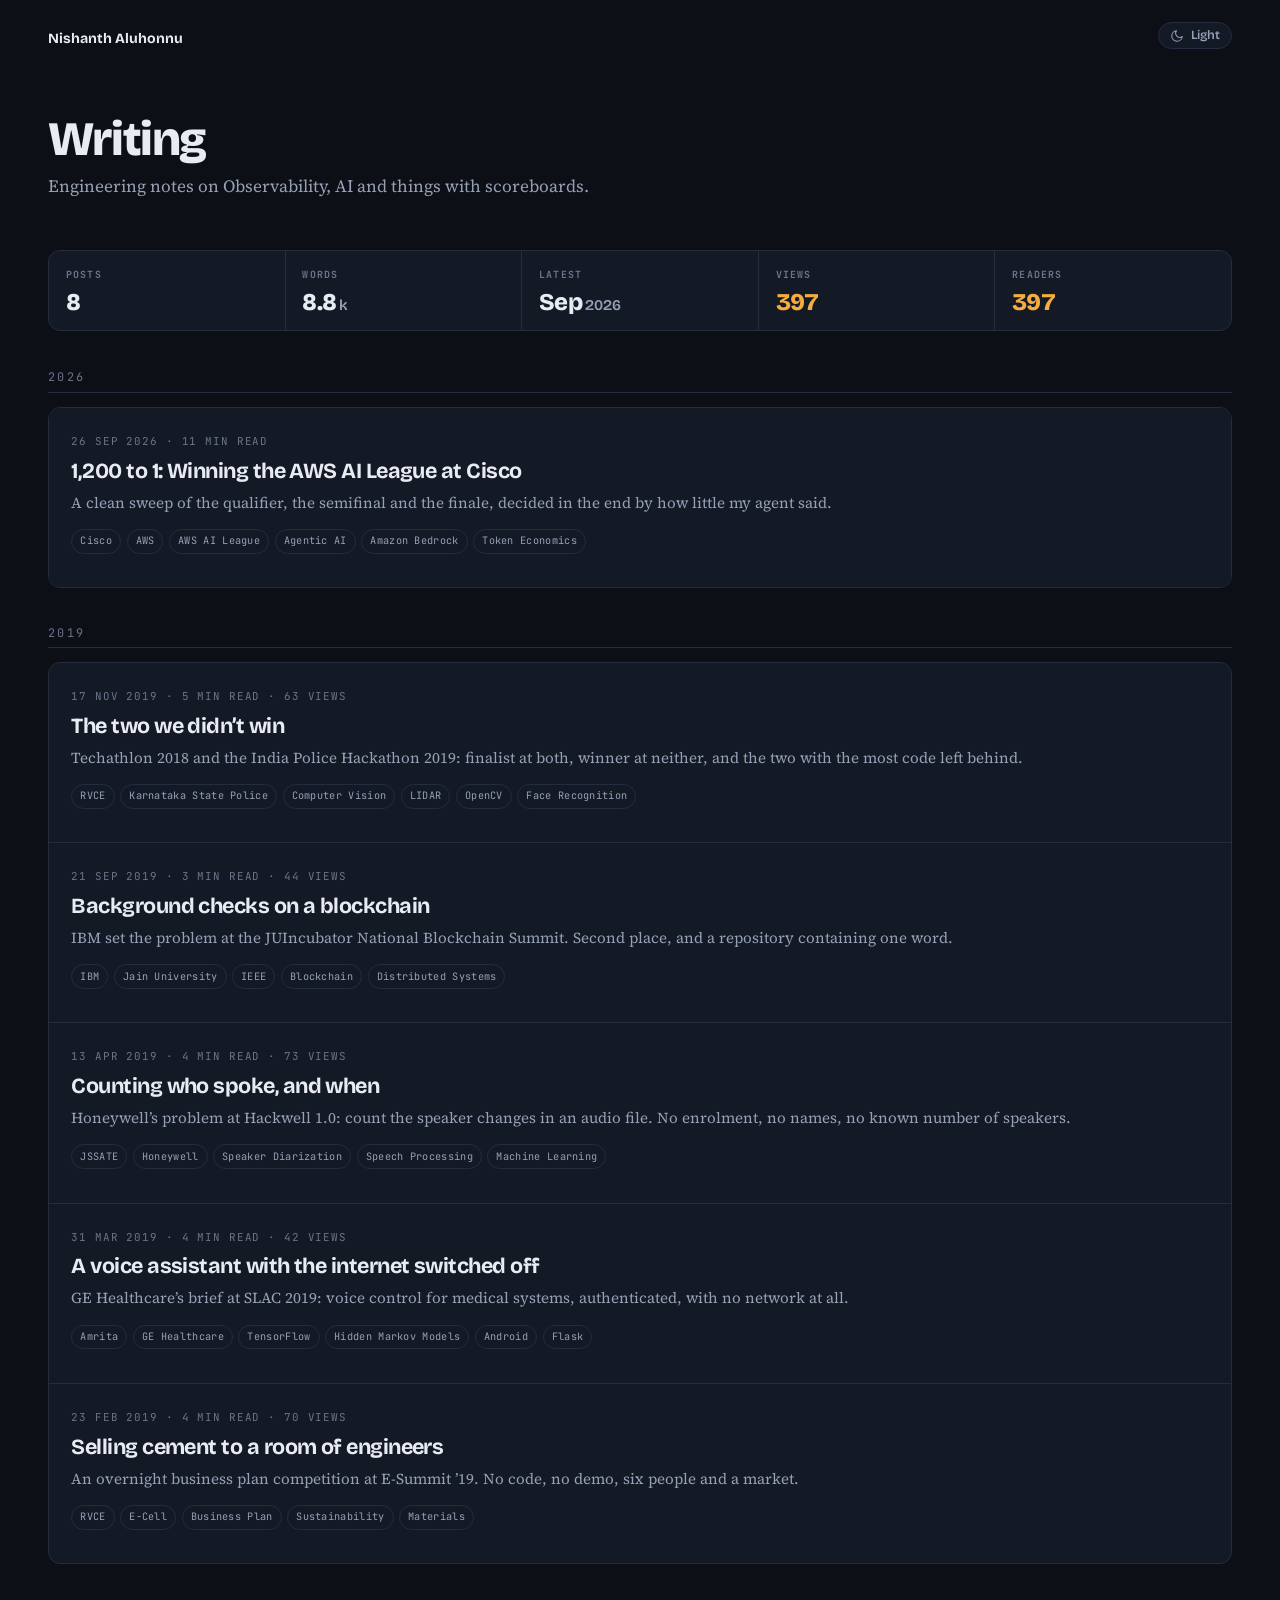
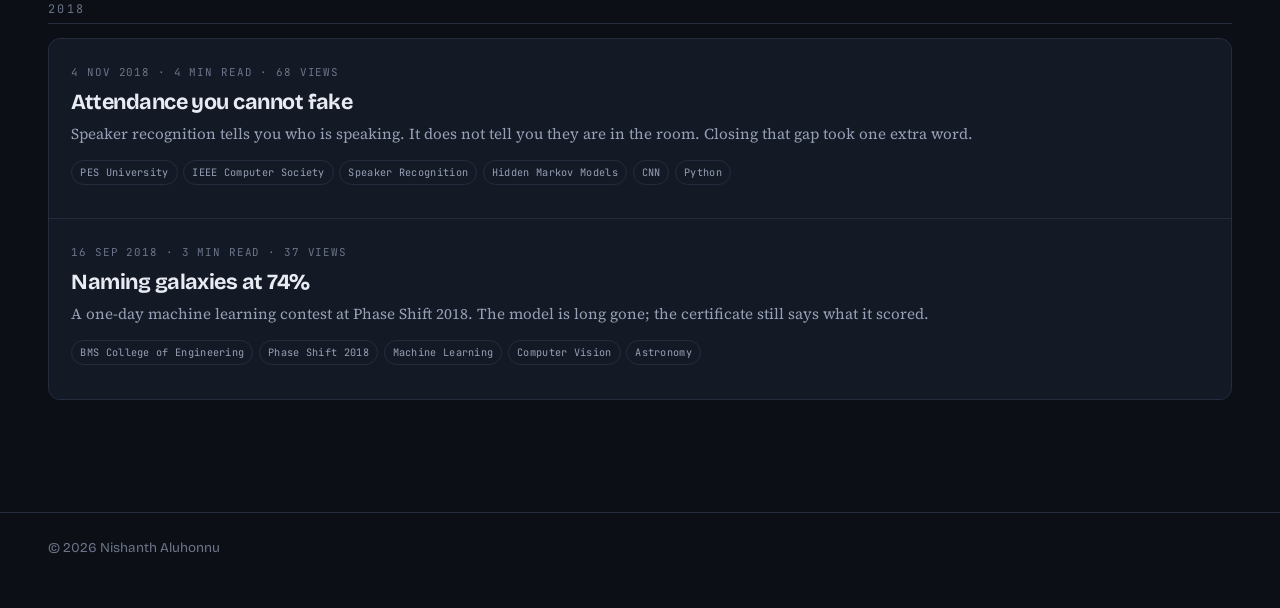
==== commit f23bb193: "Add eleven more archive photographs, and the Hackwell timeline Includes the printed Hackwell schedul" ====
--- a/index.html
+++ b/index.html
@@ -31,7 +31,7 @@
 
   <div class="stats">
     <div class="s"><p class="k">Posts</p><p class="v">8</p></div>
-    <div class="s"><p class="k">Words</p><p class="v">8.5<span class="unit">k</span></p></div>
+    <div class="s"><p class="k">Words</p><p class="v">8.8<span class="unit">k</span></p></div>
     <div class="s"><p class="k">Latest</p><p class="v">Sep<span class="unit">2026</span></p></div>
     <div class="s live" id="s-views" hidden><p class="k">Views</p><p class="v" id="v-views">&mdash;</p></div>
     <div class="s live" id="s-uniq"  hidden><p class="k">Readers</p><p class="v" id="v-uniq">&mdash;</p></div>
@@ -62,7 +62,7 @@
       <ul class="pills"><li>IBM</li><li>Jain University</li><li>IEEE</li><li>Blockchain</li><li>Distributed Systems</li></ul>
     </a>
     <a href="blog/hackwell-jssate-2019/">
-      <p class="meta">13 Apr 2019 · 3 min read<span class="cv" hidden></span></p>
+      <p class="meta">13 Apr 2019 · 4 min read<span class="cv" hidden></span></p>
       <h2>Counting who spoke, and when</h2>
       <p class="sub">Honeywell&rsquo;s problem at Hackwell 1.0: count the speaker changes in an audio file. No enrolment, no names, no known number of speakers.</p>
       <ul class="pills"><li>JSSATE</li><li>Honeywell</li><li>Speaker Diarization</li><li>Speech Processing</li><li>Machine Learning</li></ul>
@@ -74,7 +74,7 @@
       <ul class="pills"><li>Amrita</li><li>GE Healthcare</li><li>TensorFlow</li><li>Hidden Markov Models</li><li>Android</li><li>Flask</li></ul>
     </a>
     <a href="blog/business-marathon-esummit-2019/">
-      <p class="meta">23 Feb 2019 · 3 min read<span class="cv" hidden></span></p>
+      <p class="meta">23 Feb 2019 · 4 min read<span class="cv" hidden></span></p>
       <h2>Selling cement to a room of engineers</h2>
       <p class="sub">An overnight business plan competition at E-Summit &rsquo;19. No code, no demo, six people and a market.</p>
       <ul class="pills"><li>RVCE</li><li>E-Cell</li><li>Business Plan</li><li>Sustainability</li><li>Materials</li></ul>
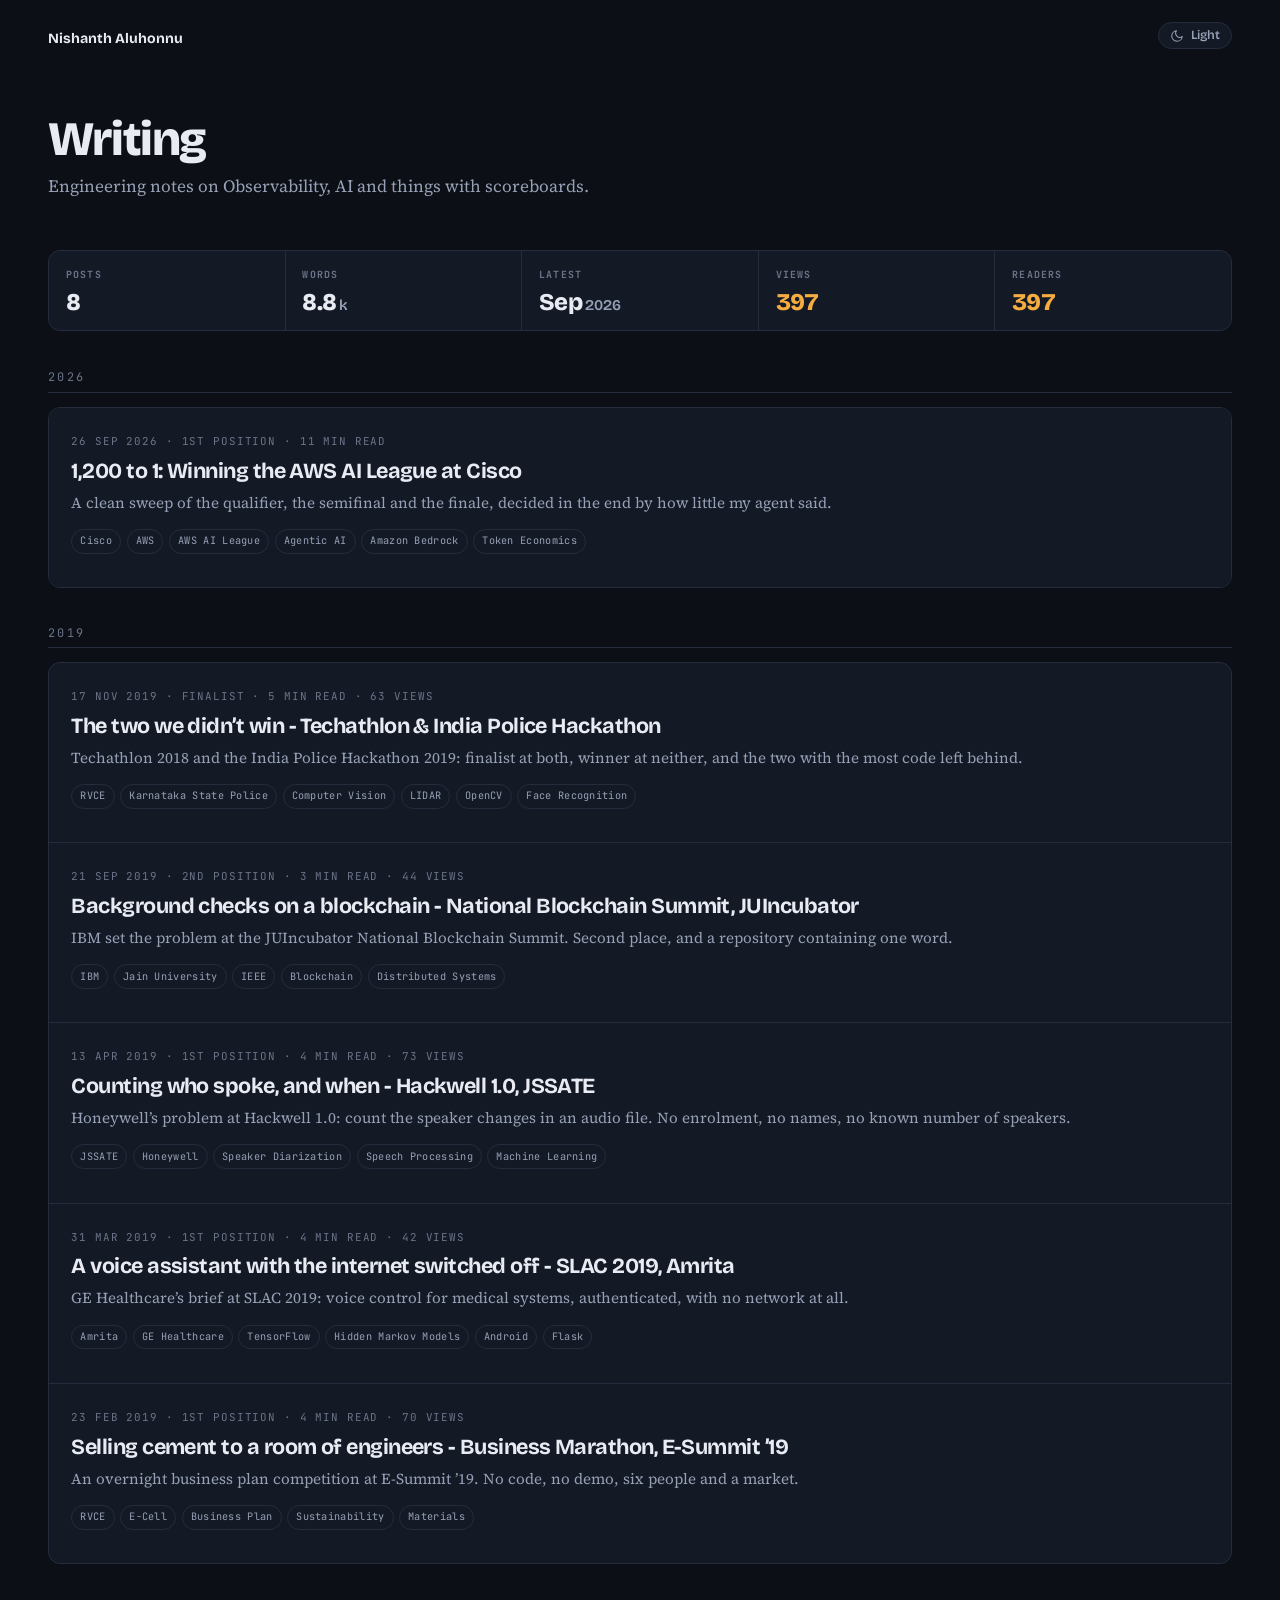
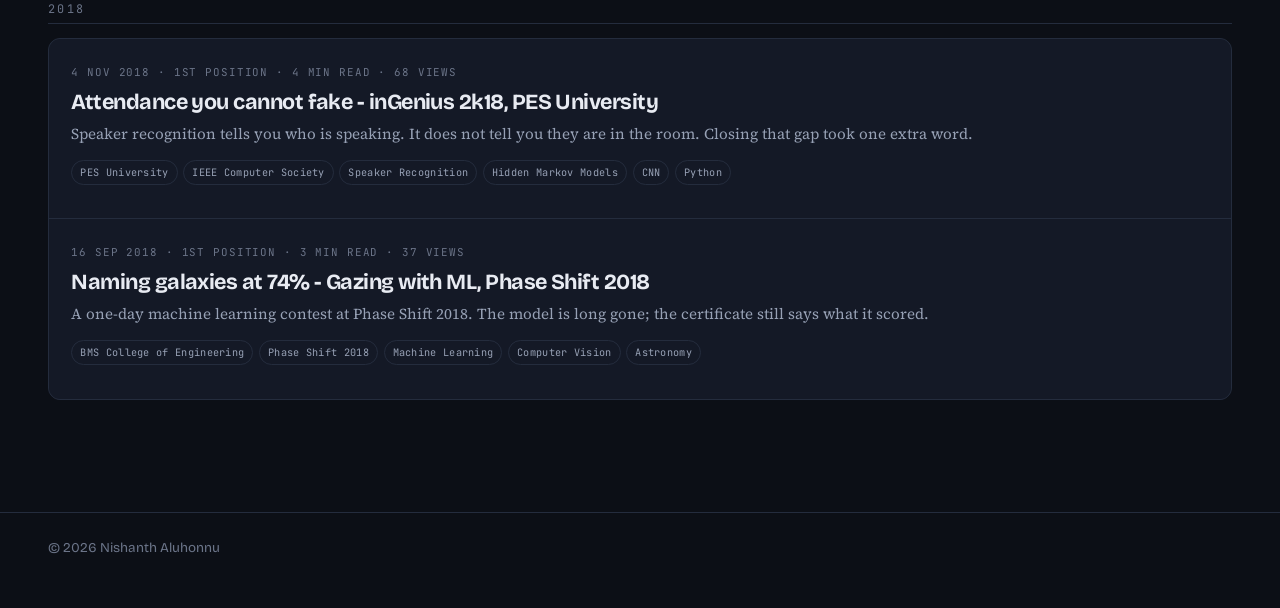
==== commit fc2f68b7: "Show placing on every card and byline, and name the event in card titles Co-Authored-By: Claude Opus" ====
--- a/index.html
+++ b/index.html
@@ -40,7 +40,7 @@
   <h2 class="yr">2026</h2>
   <div class="cards">
     <a href="blog/aws-ai-league-cisco-2026/">
-      <p class="meta">26 Sep 2026 · 11 min read<span class="cv" hidden></span></p>
+      <p class="meta">26 Sep 2026 · 1st Position · 11 min read<span class="cv" hidden></span></p>
       <h2>1,200 to 1: Winning the AWS AI League at Cisco</h2>
       <p class="sub">A clean sweep of the qualifier, the semifinal and the finale, decided in the end by how little my agent said.</p>
       <ul class="pills"><li>Cisco</li><li>AWS</li><li>AWS AI League</li><li>Agentic AI</li><li>Amazon Bedrock</li><li>Token Economics</li></ul>
@@ -50,32 +50,32 @@
   <h2 class="yr">2019</h2>
   <div class="cards">
     <a href="blog/two-we-didnt-win-2018-2019/">
-      <p class="meta">17 Nov 2019 · 5 min read<span class="cv" hidden></span></p>
-      <h2>The two we didn&rsquo;t win</h2>
+      <p class="meta">17 Nov 2019 · Finalist · 5 min read<span class="cv" hidden></span></p>
+      <h2>The two we didn&rsquo;t win - Techathlon &amp; India Police Hackathon</h2>
       <p class="sub">Techathlon 2018 and the India Police Hackathon 2019: finalist at both, winner at neither, and the two with the most code left behind.</p>
       <ul class="pills"><li>RVCE</li><li>Karnataka State Police</li><li>Computer Vision</li><li>LIDAR</li><li>OpenCV</li><li>Face Recognition</li></ul>
     </a>
     <a href="blog/blockchain-summit-juincubator-2019/">
-      <p class="meta">21 Sep 2019 · 3 min read<span class="cv" hidden></span></p>
-      <h2>Background checks on a blockchain</h2>
+      <p class="meta">21 Sep 2019 · 2nd Position · 3 min read<span class="cv" hidden></span></p>
+      <h2>Background checks on a blockchain - National Blockchain Summit, JUIncubator</h2>
       <p class="sub">IBM set the problem at the JUIncubator National Blockchain Summit. Second place, and a repository containing one word.</p>
       <ul class="pills"><li>IBM</li><li>Jain University</li><li>IEEE</li><li>Blockchain</li><li>Distributed Systems</li></ul>
     </a>
     <a href="blog/hackwell-jssate-2019/">
-      <p class="meta">13 Apr 2019 · 4 min read<span class="cv" hidden></span></p>
-      <h2>Counting who spoke, and when</h2>
+      <p class="meta">13 Apr 2019 · 1st Position · 4 min read<span class="cv" hidden></span></p>
+      <h2>Counting who spoke, and when - Hackwell 1.0, JSSATE</h2>
       <p class="sub">Honeywell&rsquo;s problem at Hackwell 1.0: count the speaker changes in an audio file. No enrolment, no names, no known number of speakers.</p>
       <ul class="pills"><li>JSSATE</li><li>Honeywell</li><li>Speaker Diarization</li><li>Speech Processing</li><li>Machine Learning</li></ul>
     </a>
     <a href="blog/slac-amrita-2019/">
-      <p class="meta">31 Mar 2019 · 4 min read<span class="cv" hidden></span></p>
-      <h2>A voice assistant with the internet switched off</h2>
+      <p class="meta">31 Mar 2019 · 1st Position · 4 min read<span class="cv" hidden></span></p>
+      <h2>A voice assistant with the internet switched off - SLAC 2019, Amrita</h2>
       <p class="sub">GE Healthcare&rsquo;s brief at SLAC 2019: voice control for medical systems, authenticated, with no network at all.</p>
       <ul class="pills"><li>Amrita</li><li>GE Healthcare</li><li>TensorFlow</li><li>Hidden Markov Models</li><li>Android</li><li>Flask</li></ul>
     </a>
     <a href="blog/business-marathon-esummit-2019/">
-      <p class="meta">23 Feb 2019 · 4 min read<span class="cv" hidden></span></p>
-      <h2>Selling cement to a room of engineers</h2>
+      <p class="meta">23 Feb 2019 · 1st Position · 4 min read<span class="cv" hidden></span></p>
+      <h2>Selling cement to a room of engineers - Business Marathon, E-Summit &rsquo;19</h2>
       <p class="sub">An overnight business plan competition at E-Summit &rsquo;19. No code, no demo, six people and a market.</p>
       <ul class="pills"><li>RVCE</li><li>E-Cell</li><li>Business Plan</li><li>Sustainability</li><li>Materials</li></ul>
     </a>
@@ -84,14 +84,14 @@
   <h2 class="yr">2018</h2>
   <div class="cards">
     <a href="blog/ingenius-pesit-south-2018/">
-      <p class="meta">4 Nov 2018 · 4 min read<span class="cv" hidden></span></p>
-      <h2>Attendance you cannot fake</h2>
+      <p class="meta">4 Nov 2018 · 1st Position · 4 min read<span class="cv" hidden></span></p>
+      <h2>Attendance you cannot fake - inGenius 2k18, PES University</h2>
       <p class="sub">Speaker recognition tells you who is speaking. It does not tell you they are in the room. Closing that gap took one extra word.</p>
       <ul class="pills"><li>PES University</li><li>IEEE Computer Society</li><li>Speaker Recognition</li><li>Hidden Markov Models</li><li>CNN</li><li>Python</li></ul>
     </a>
     <a href="blog/gazing-with-ml-phaseshift-2018/">
-      <p class="meta">16 Sep 2018 · 3 min read<span class="cv" hidden></span></p>
-      <h2>Naming galaxies at 74%</h2>
+      <p class="meta">16 Sep 2018 · 1st Position · 3 min read<span class="cv" hidden></span></p>
+      <h2>Naming galaxies at 74% - Gazing with ML, Phase Shift 2018</h2>
       <p class="sub">A one-day machine learning contest at Phase Shift 2018. The model is long gone; the certificate still says what it scored.</p>
       <ul class="pills"><li>BMS College of Engineering</li><li>Phase Shift 2018</li><li>Machine Learning</li><li>Computer Vision</li><li>Astronomy</li></ul>
     </a>
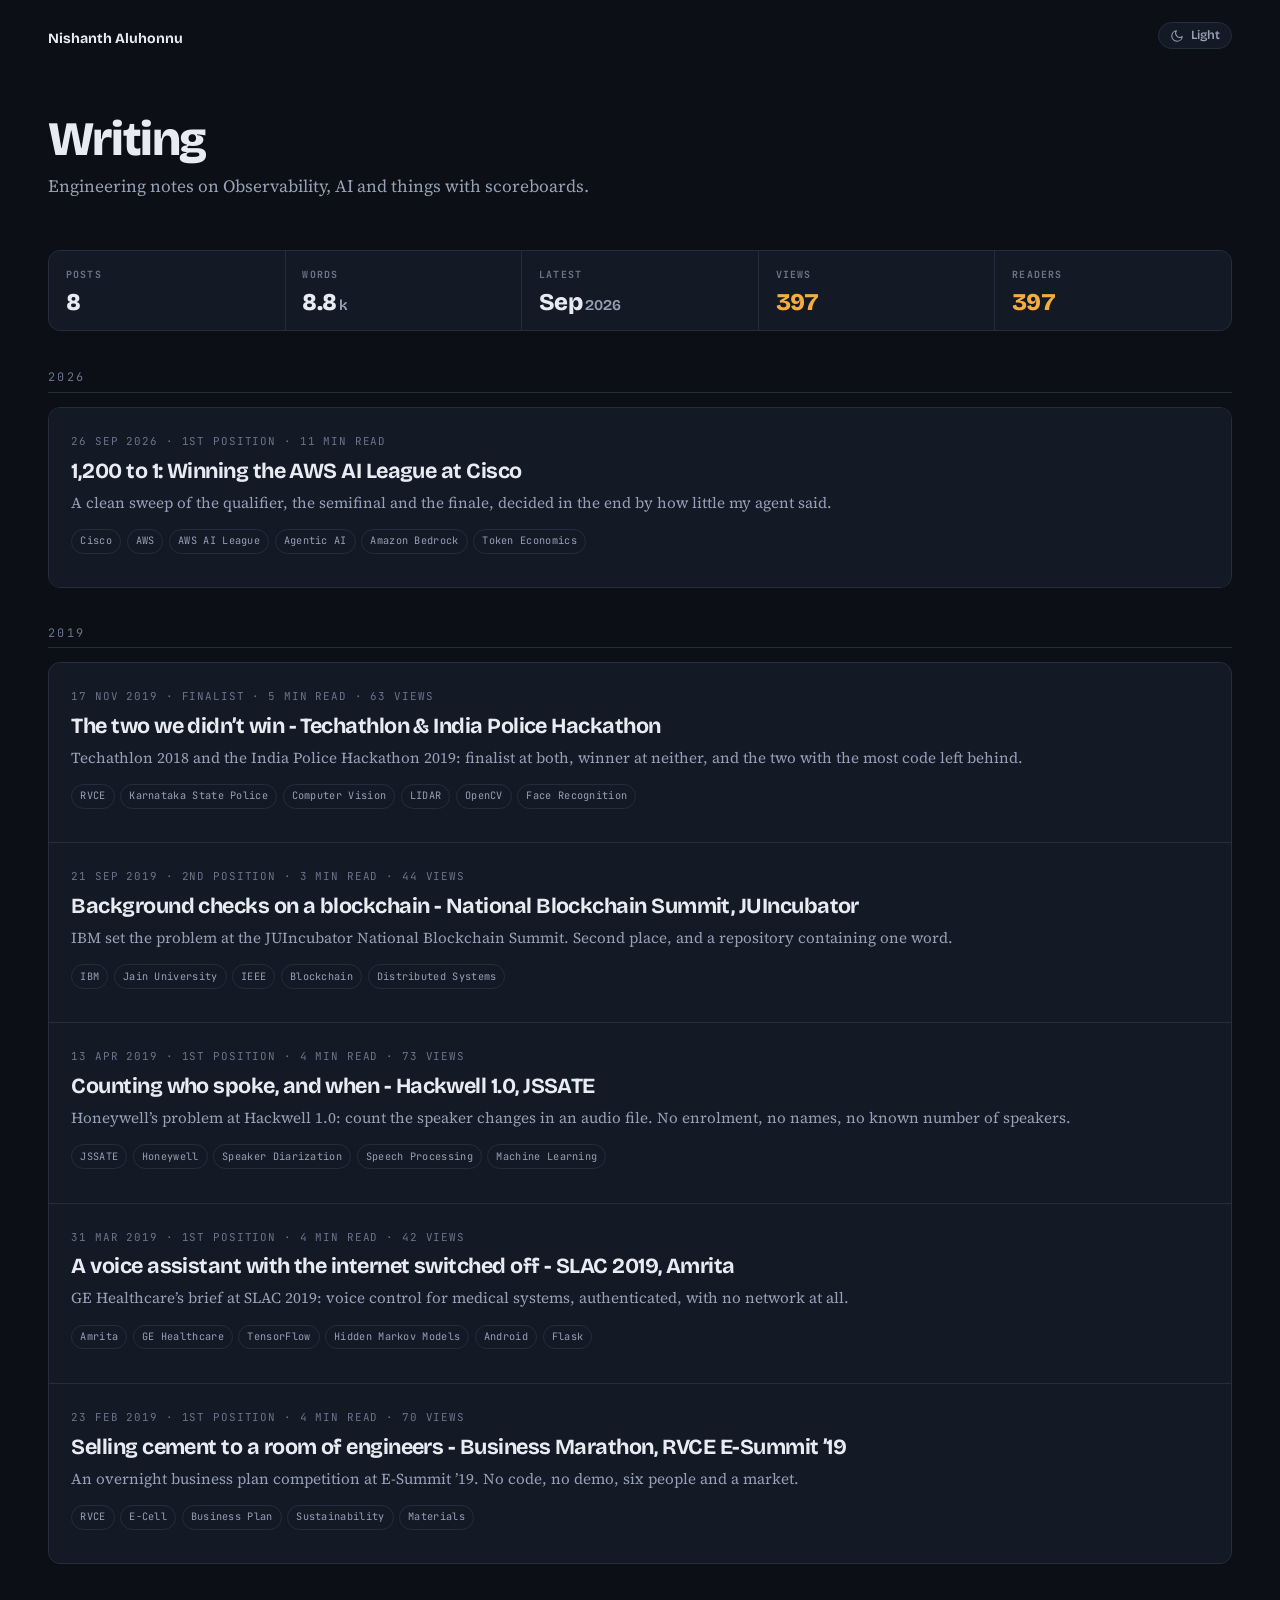
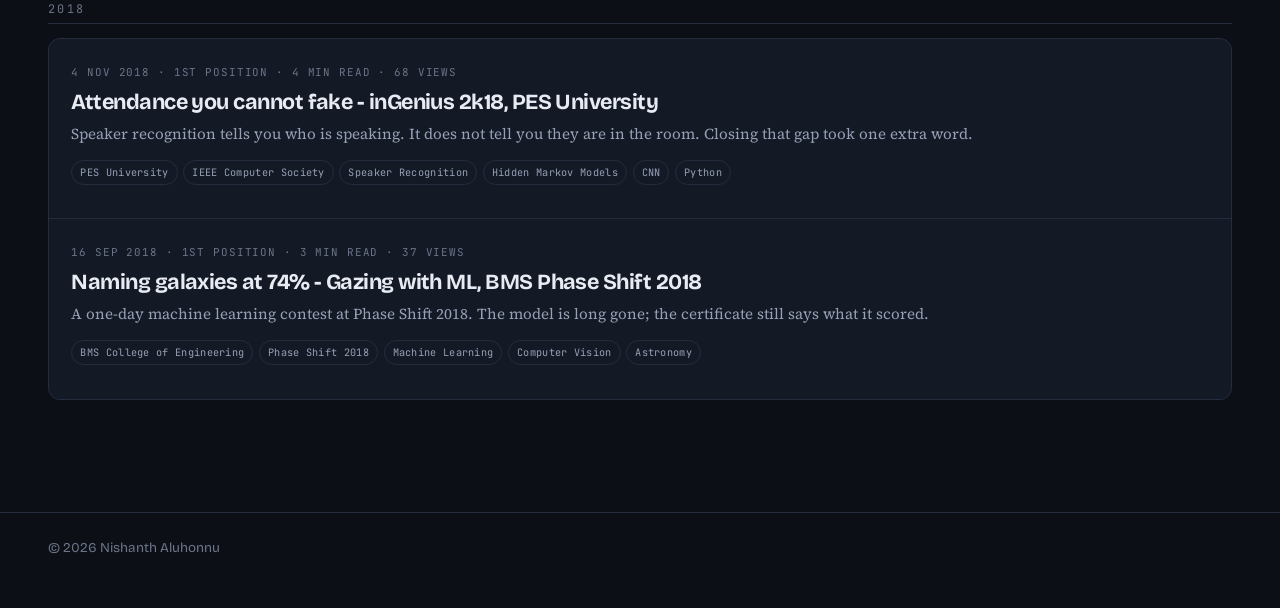
==== commit 691eeebd: "Name the host college in two card titles Co-Authored-By: Claude Opus 5 (1M context) <noreply@anthrop" ====
--- a/index.html
+++ b/index.html
@@ -75,7 +75,7 @@
     </a>
     <a href="blog/business-marathon-esummit-2019/">
       <p class="meta">23 Feb 2019 · 1st Position · 4 min read<span class="cv" hidden></span></p>
-      <h2>Selling cement to a room of engineers - Business Marathon, E-Summit &rsquo;19</h2>
+      <h2>Selling cement to a room of engineers - Business Marathon, RVCE E-Summit &rsquo;19</h2>
       <p class="sub">An overnight business plan competition at E-Summit &rsquo;19. No code, no demo, six people and a market.</p>
       <ul class="pills"><li>RVCE</li><li>E-Cell</li><li>Business Plan</li><li>Sustainability</li><li>Materials</li></ul>
     </a>
@@ -91,7 +91,7 @@
     </a>
     <a href="blog/gazing-with-ml-phaseshift-2018/">
       <p class="meta">16 Sep 2018 · 1st Position · 3 min read<span class="cv" hidden></span></p>
-      <h2>Naming galaxies at 74% - Gazing with ML, Phase Shift 2018</h2>
+      <h2>Naming galaxies at 74% - Gazing with ML, BMS Phase Shift 2018</h2>
       <p class="sub">A one-day machine learning contest at Phase Shift 2018. The model is long gone; the certificate still says what it scored.</p>
       <ul class="pills"><li>BMS College of Engineering</li><li>Phase Shift 2018</li><li>Machine Learning</li><li>Computer Vision</li><li>Astronomy</li></ul>
     </a>
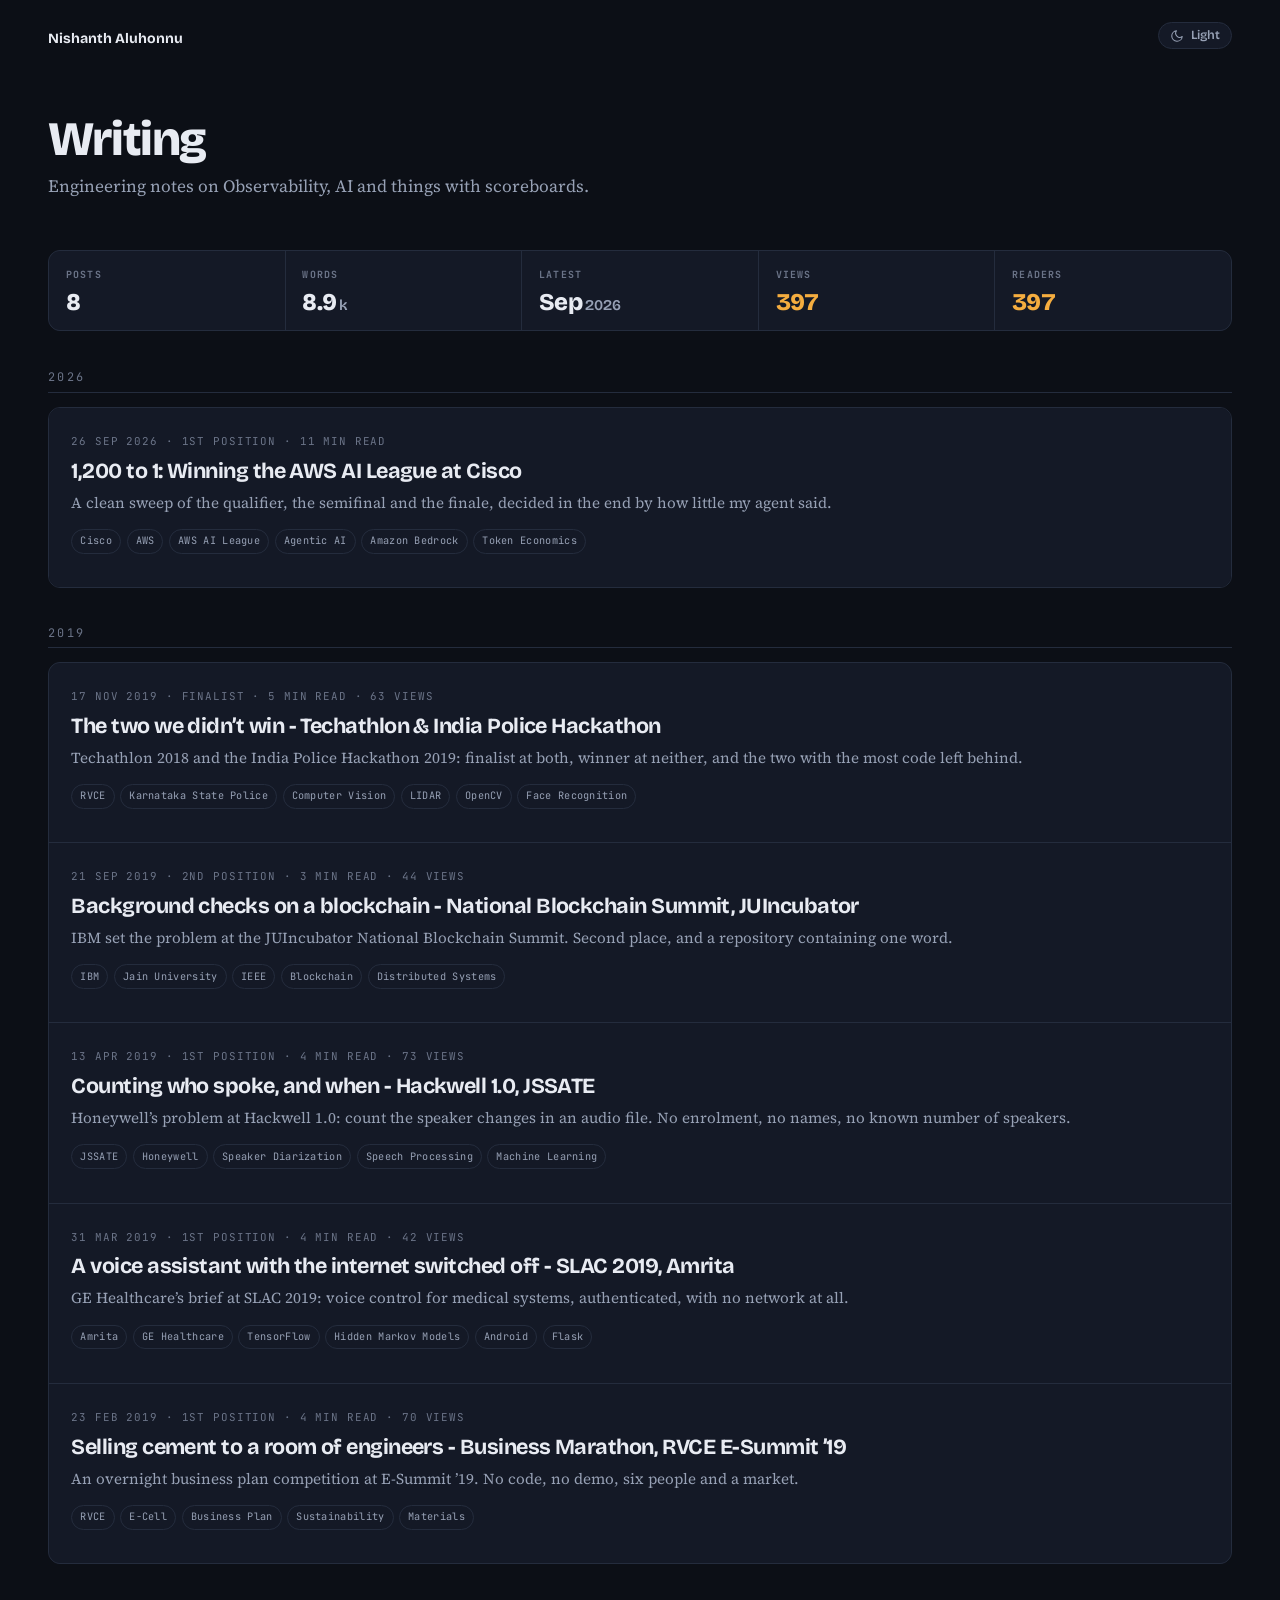
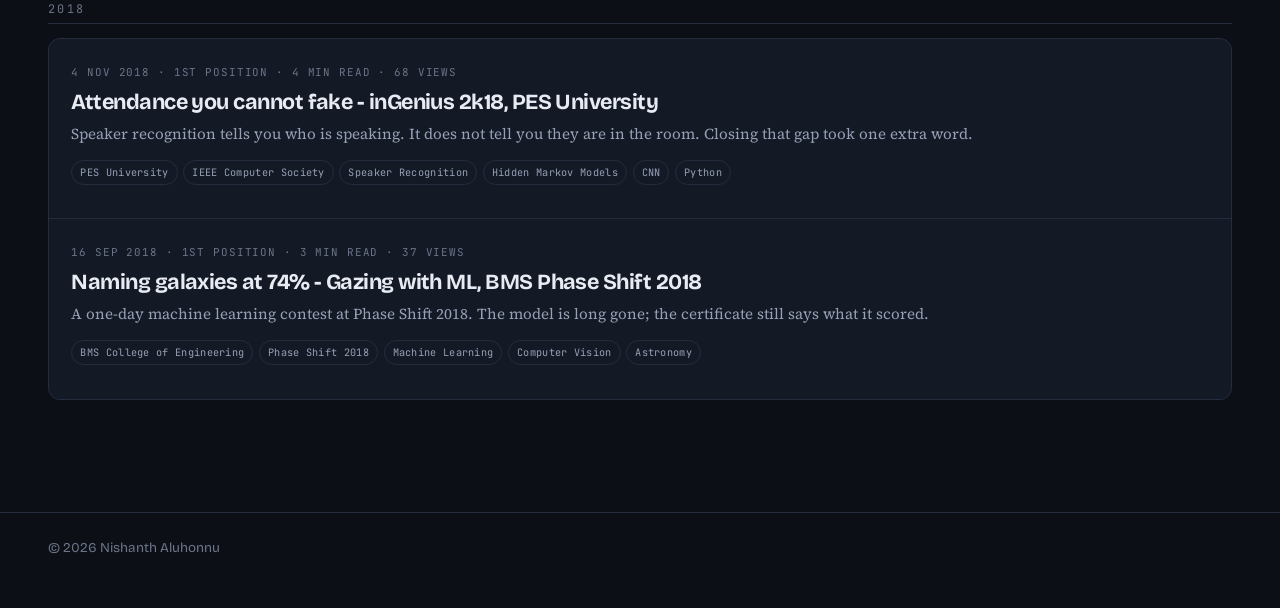
==== commit c6675011: "Add the AWS AI League reference architecture diagram to section 06 Placed where the post contrasts t" ====
--- a/index.html
+++ b/index.html
@@ -31,7 +31,7 @@
 
   <div class="stats">
     <div class="s"><p class="k">Posts</p><p class="v">8</p></div>
-    <div class="s"><p class="k">Words</p><p class="v">8.8<span class="unit">k</span></p></div>
+    <div class="s"><p class="k">Words</p><p class="v">8.9<span class="unit">k</span></p></div>
     <div class="s"><p class="k">Latest</p><p class="v">Sep<span class="unit">2026</span></p></div>
     <div class="s live" id="s-views" hidden><p class="k">Views</p><p class="v" id="v-views">&mdash;</p></div>
     <div class="s live" id="s-uniq"  hidden><p class="k">Readers</p><p class="v" id="v-uniq">&mdash;</p></div>
--- a/assets/css/style.css
+++ b/assets/css/style.css
@@ -82,6 +82,7 @@
     color:var(--faint); margin-top:.7rem; text-wrap:pretty;
   }
   figure.bleed{max-width:var(--wide)}
+  figure.diagram img{background:#fff; padding:1.1rem}
   .appendix{margin-top:4.5rem; padding-top:2.8rem; border-top:2px solid var(--gold)}
   .appendix .eyebrow2{
     font-family:var(--mono); font-size:.68rem; font-weight:700; letter-spacing:.14em;
